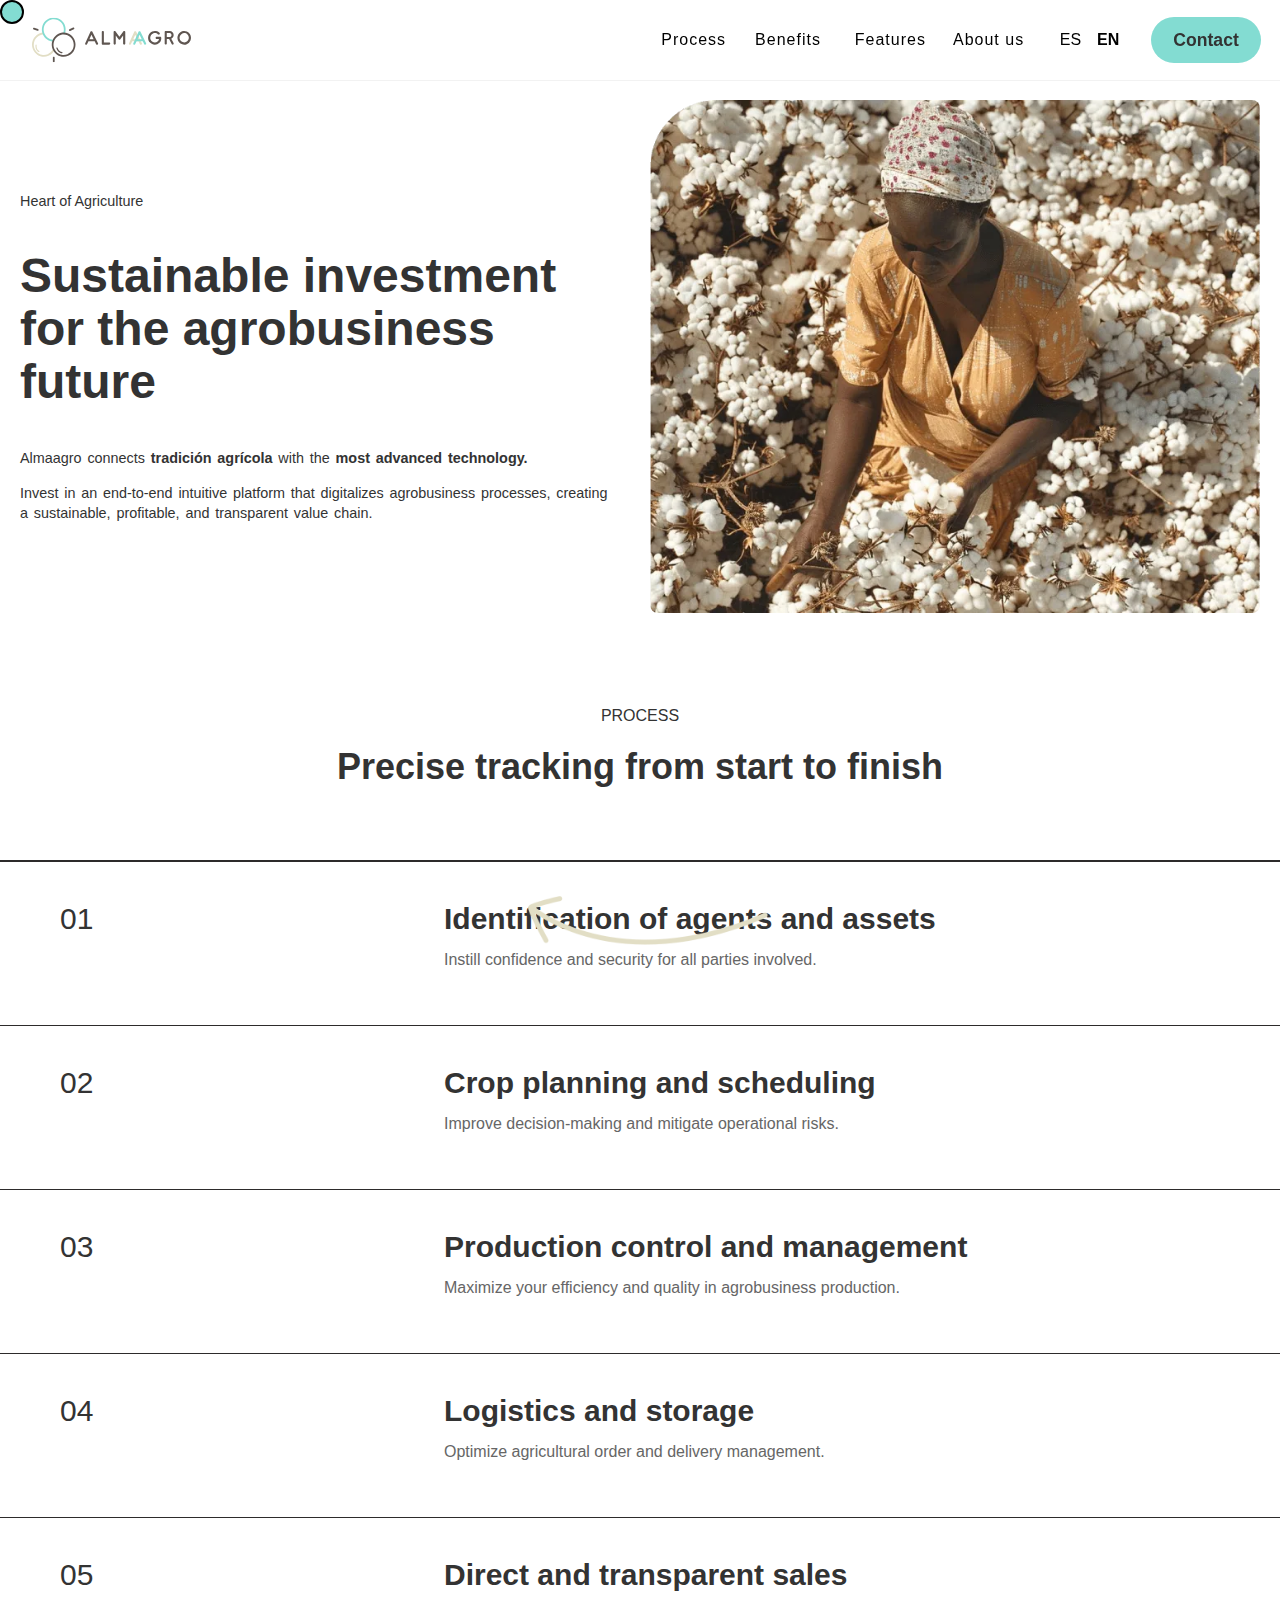
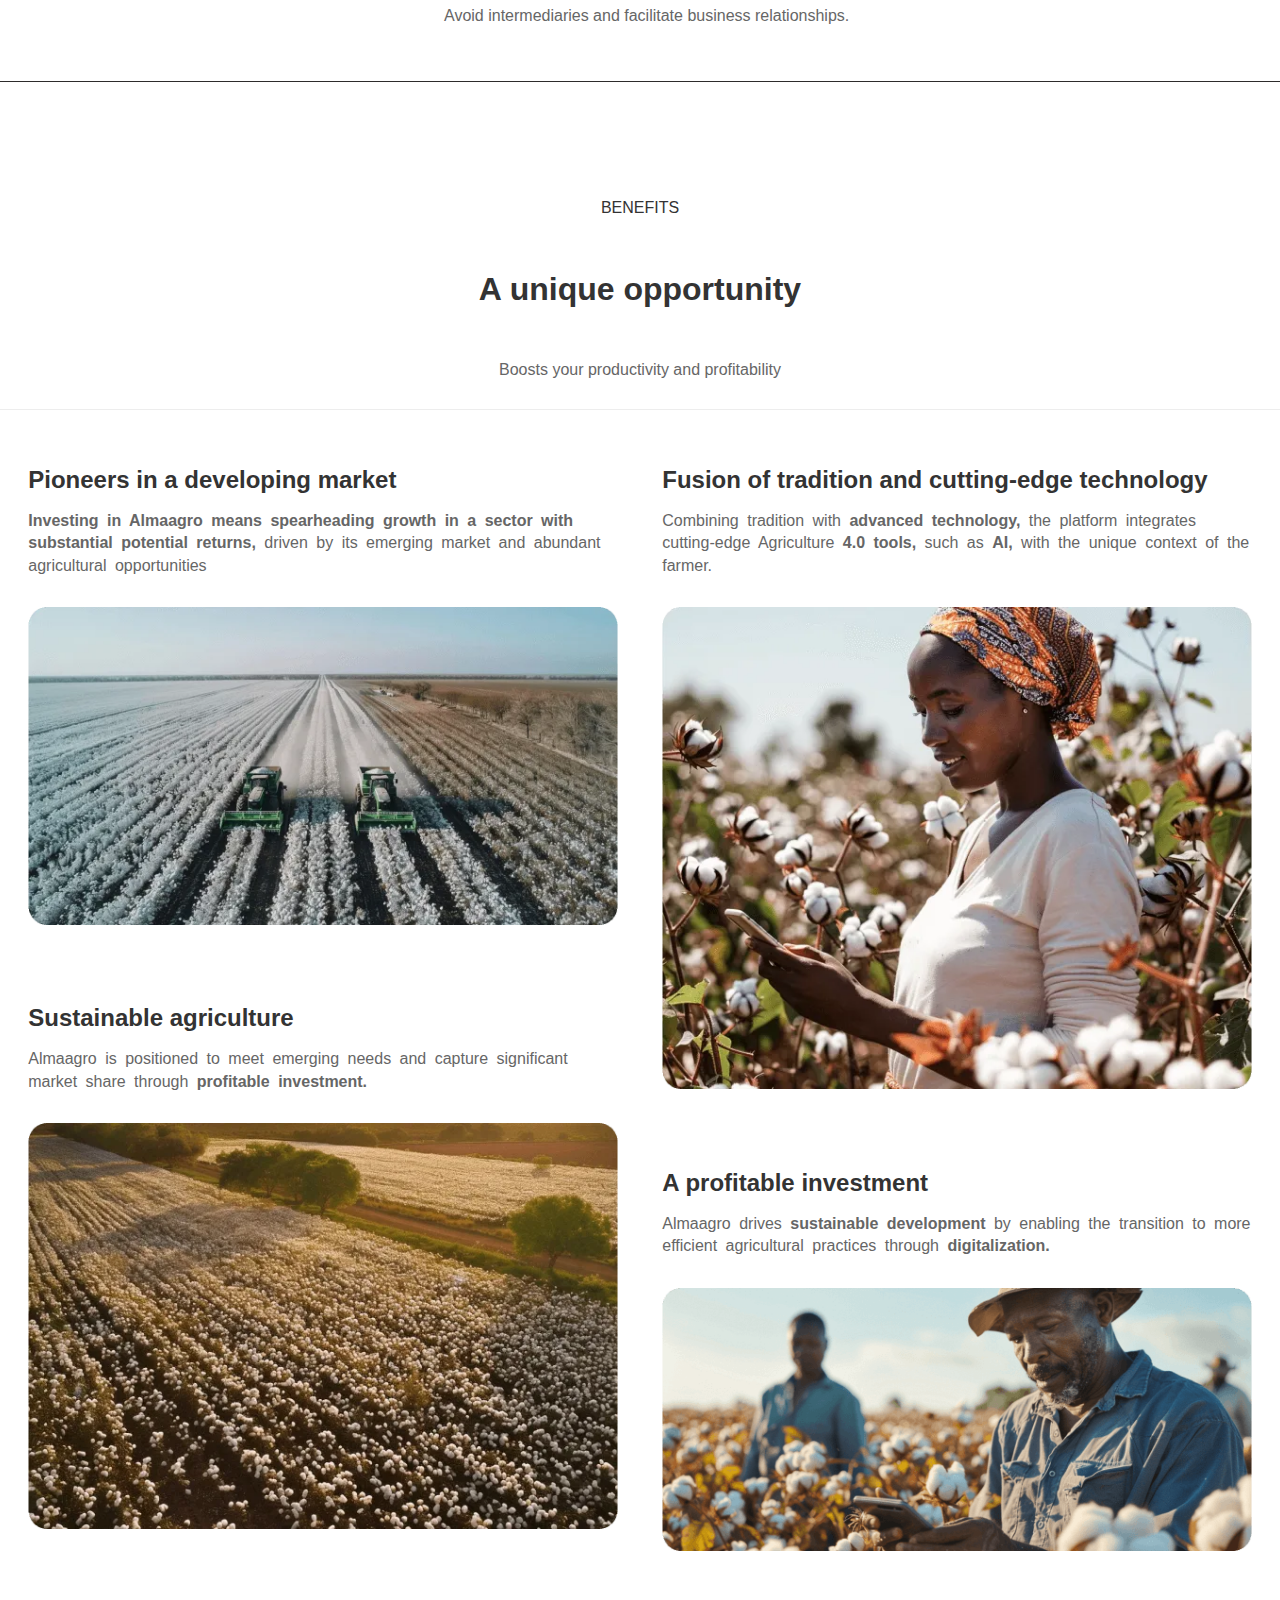
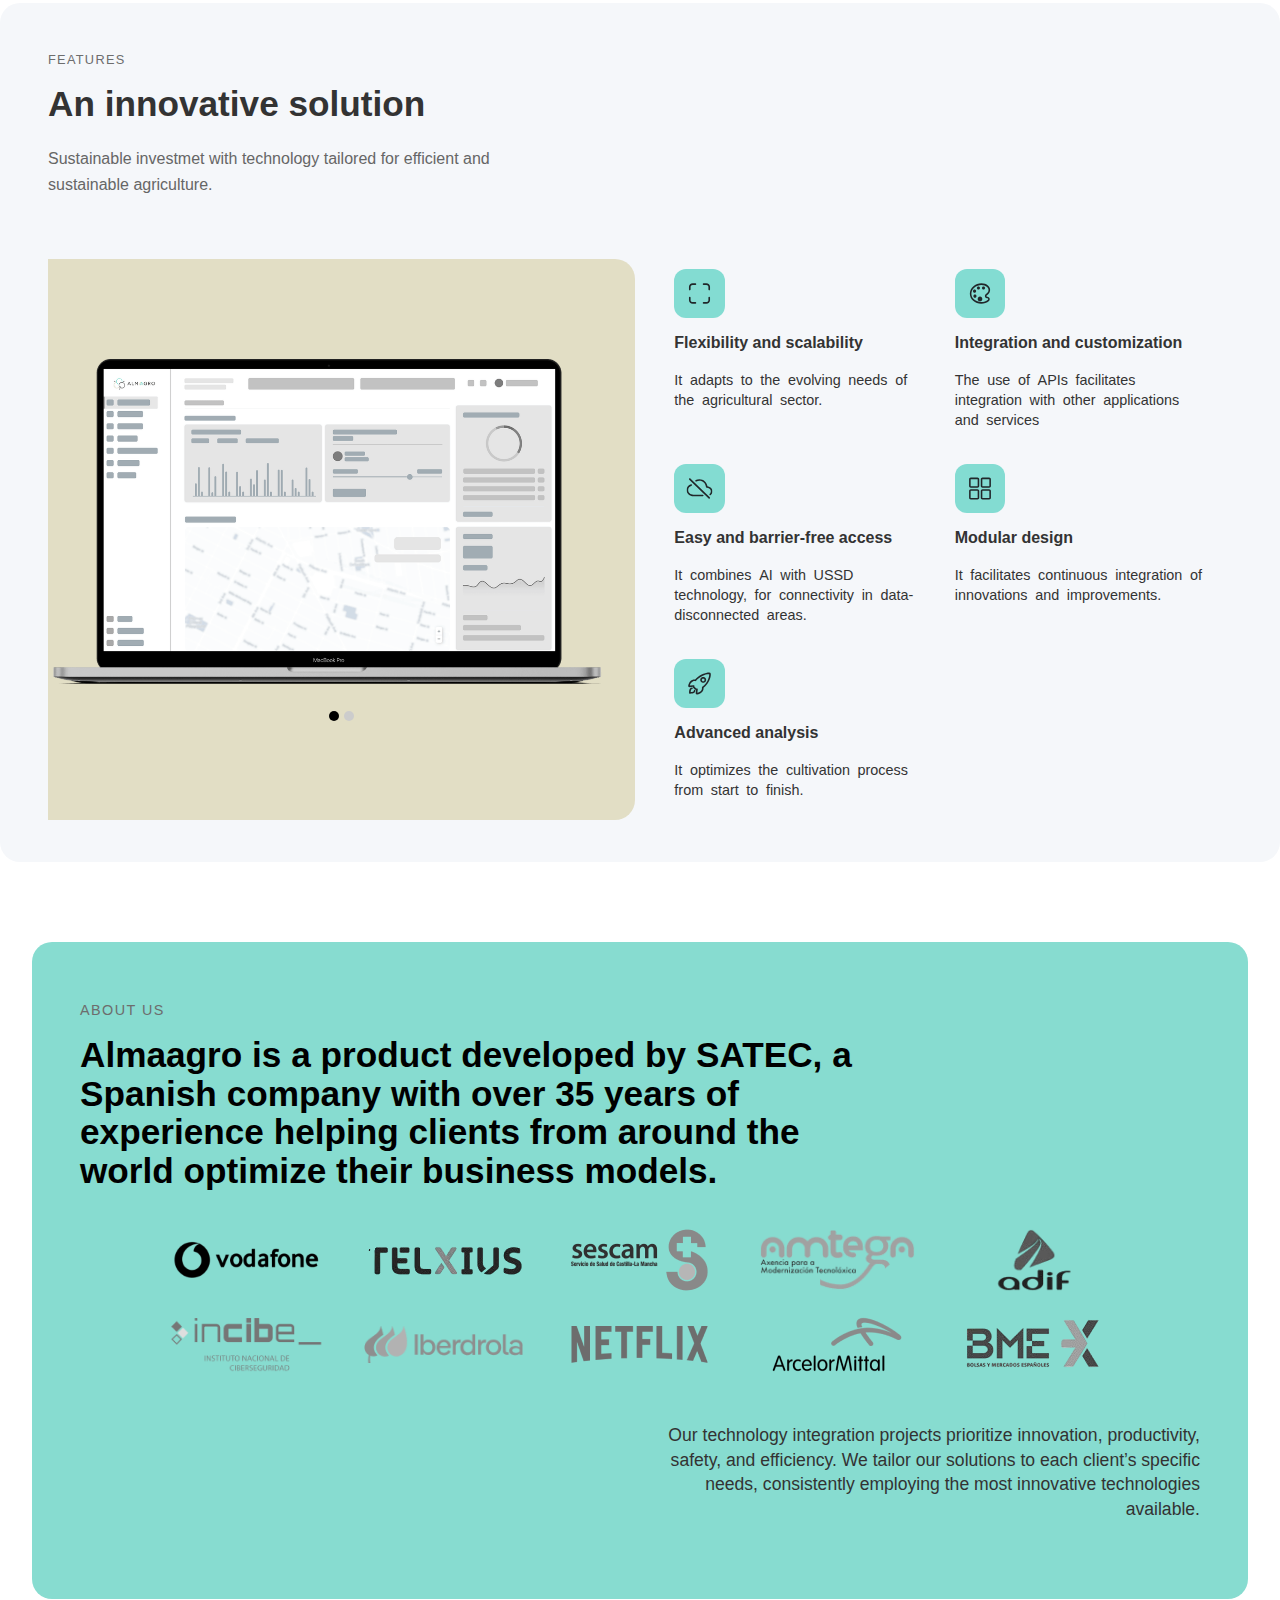
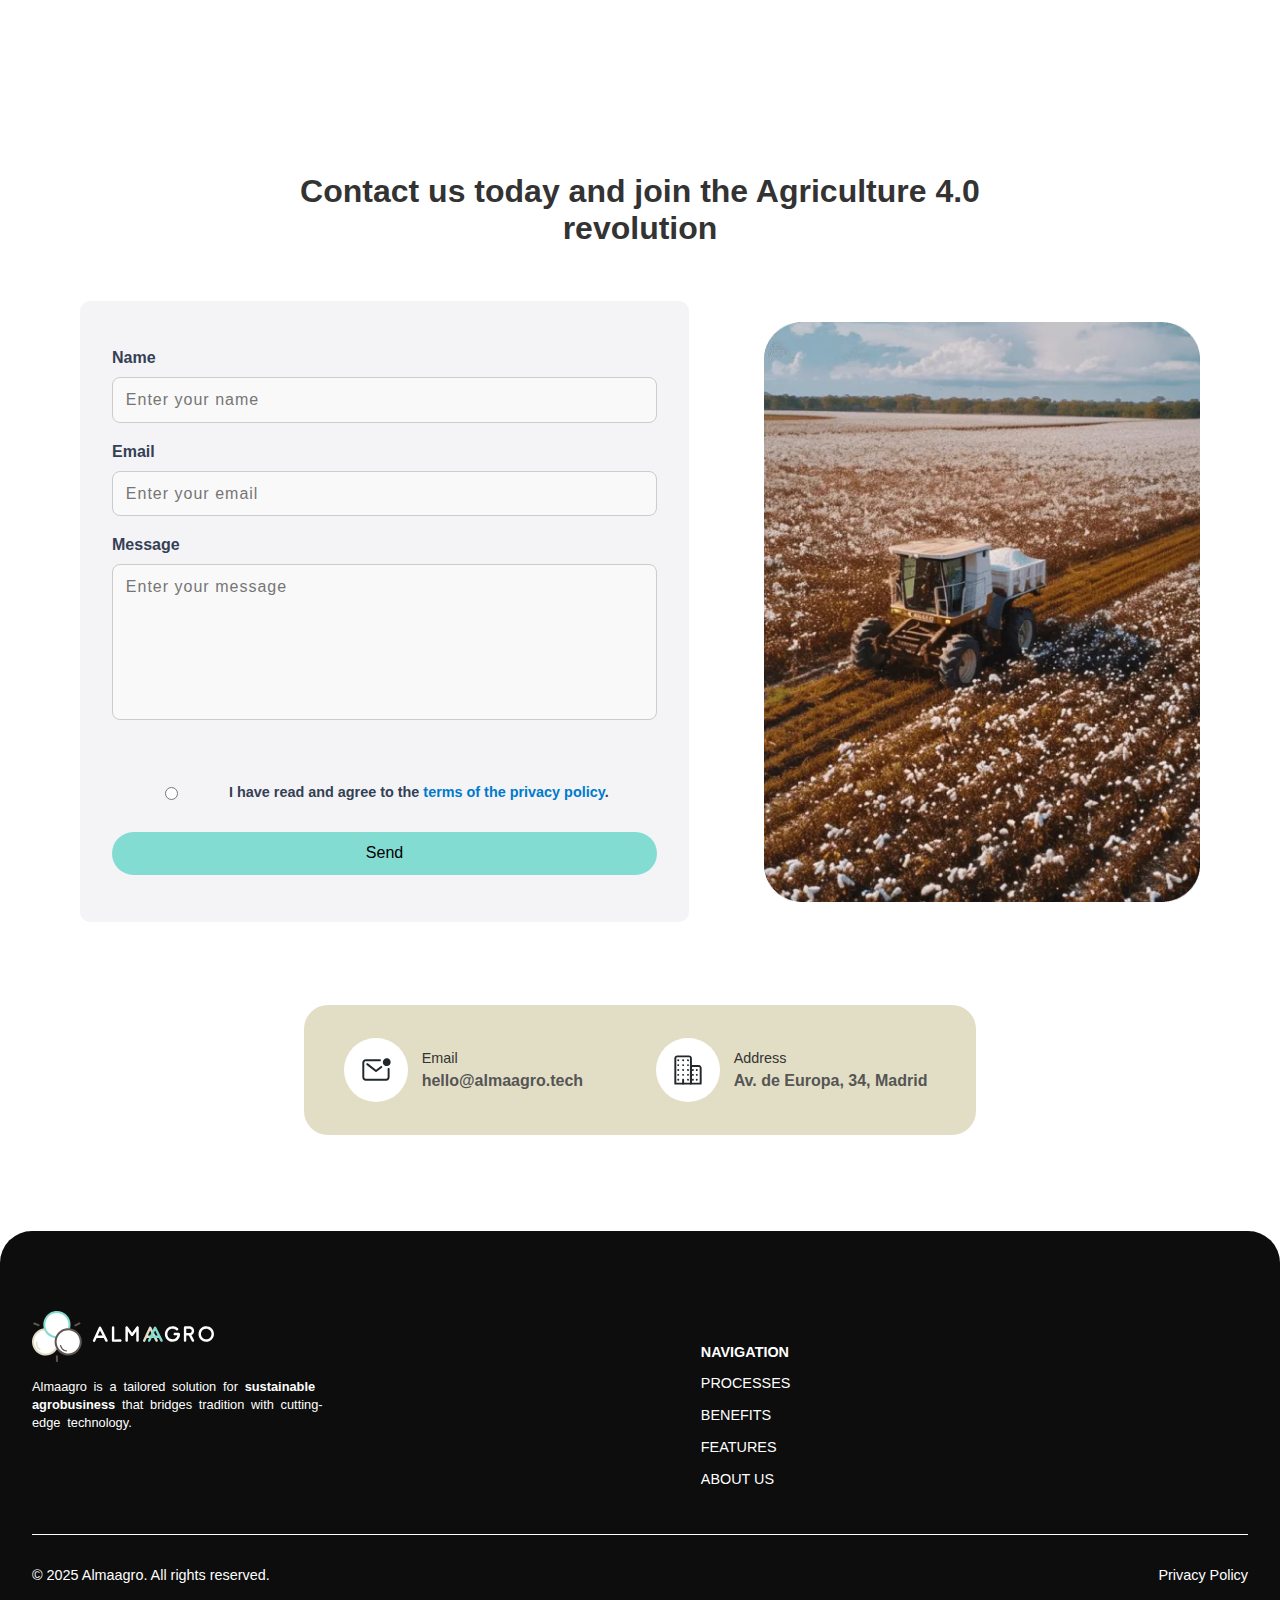
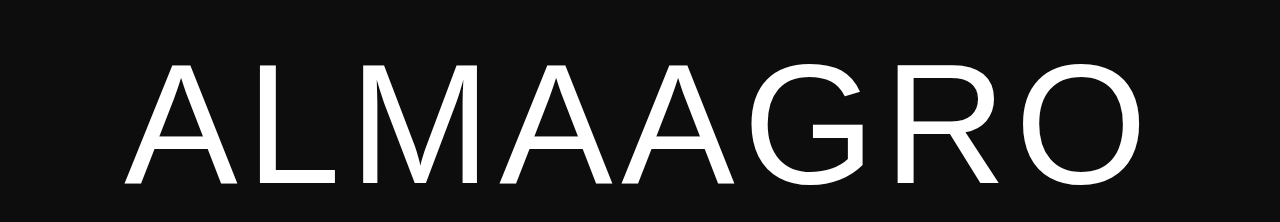
==== Web-Almaagro/indexEN.html @ 1b58883f "Add files via upload" ====
<!DOCTYPE html>
<html lang="en">
<head>
    <meta charset="UTF-8">
    <meta name="viewport" content="width=device-width, initial-scale=1.0">
    <title>Innovation, commitment and sustainability in agrobusiness - Invest in Almaagro</title>
    <link rel="stylesheet" href="css/style.css">
    <link rel="stylesheet" href="css/styleEN.css">
    <link rel="stylesheet" href="css/process.css">
    <link rel="stylesheet" href="css/benefits.css">
    <link rel="stylesheet" href="css/features.css">
    <link rel="stylesheet" href="css/aboutus.css">
    <link rel="stylesheet" href="css/contact.css">
    <link rel="icon" href="media/images/icono.png" type="image/x-icon">
    <script src="js/cursor.js"></script>
    <script src="js/menuResponsible.js"></script>
    <script src="js/process.js"></script>
    <script src="js/features.js"></script>
    <script src="js/aboutUsColor.js"></script>
    <script src="https://www.google.com/recaptcha/api.js" async defer></script>
</head>
<body>
    <div class="cursor-indicator" id="cursor"></div>
    <div title="menu">
        <div title="fullHeader">
            <div title="logo">
                <a href="indexEN.html"><img src="media/images/logo_almaagro.svg" alt="Almaagro Logo"></a>
            </div>
            <div id="menu-toggle" class="menu-toggle">
                <span class="open-menu">☰</span>
                <span class="close-menu">✖</span>
            </div>
            <nav id="menuBar" class="menuBar">
                <div title="textMenu">
                    <div title="menuProcess"><a title="menuProcessRel" href="#process">Process</a></div>
                    <div title="menuBenefits"><a title="menuBenefitsRel" href="#benefits">Benefits</a></div>
                    <div title="menuFeatures"><a title="menuFeaturesRel" href="#features">Features</a></div>
                    <div title="menuAboutUs"><a title="menuAboutUsRel" href="#aboutus">About us</a></div>
                </div>
                
                <div title="translate">
                    <div title="EsEn">
                        <a href="index.html" name="langES">ES</a>
                        <a href="indexEN.html" name="langEN">EN</a>
                    </div>
                </div>
                <div title="menuContact">
                    <div title="menuContact2">
                        <a href="#contact" title="linkContact">Contact</a>
                    </div>
                </div>
            </nav>
        </div>
        <nav id="mobile-menu" class="mobile-menu">
            <ul class="menu-links">
                <li><a href="#process">Process</a></li>
                <li><a href="#benefits">Benefits</a></li>
                <li><a href="#features">Features</a></li>
                <li><a href="#aboutus">About US</a></li>
            </ul>
            <div class="language-switch">
                <a href="index.html" class="active">ES</a>
                <a href="indexEN.html">EN</a>
            </div>
            <div class="menu-contact">
                <a href="#contact">Contact</a>
            </div>
        </nav>
    </div>
    <header>
        <div title="introText">
            <h3>Heart of Agriculture</h3>
            <h2>Sustainable investment for the agrobusiness future</h2>
            <p>Almaagro connects <strong>tradición agrícola</strong> with the <strong>most advanced technology.</strong></p>
            <p>Invest in an end-to-end intuitive platform that digitalizes agrobusiness processes, creating a sustainable, profitable, and transparent value chain.</p>
        </div>
        <div title="introImage">
            <img src="media/images/cosechaAlgodon.webp" title="cosecha" alt="Cosecha Algodón">
            <img src="media/images/flechaHeader.png" title="flechaHeader" alt="Flecha Header">
        </div>
    </header>

    <main>
        <section title="process" id="process">
            <h4>PROCESS</h4>
            <h5>Precise tracking from start to finish</h5>
            <div class="process-step" title="identif">
                <div class="process-sub-step">
                    <span class="step-number">01</span>
                    <div class="step-header">
                        <h3>Identification of agents and assets</h3>
                        <p>Instill confidence and security for all parties involved.</p>
                    </div>
                </div>
                <div class="step-content">
                    <div class="sub-step">
                        <img src="media/images/process/parcel-icon.svg" alt="Icono parcelas">
                        <p><strong>Registration of georeferenced plots</strong> associated with farmers holding exploitation rights.</p>
                    </div>
                    <div class="sub-step">
                        <img src="media/images/process/farmer-icon.svg" alt="Icono agricultores">
                        <p><strong>Registration of farmers</strong> with identification, location, and contact information.</p>
                    </div>
                    <div class="sub-step">
                        <img src="media/images/process/provider-icon.svg" alt="Icono proveedores">
                        <p><strong>Registration of suppliers</strong> with identification, location, and contact information.</p>
                    </div>
                </div>
            </div>

            <div class="process-step" title="planif">
                <div class="process-sub-step">
                    <span class="step-number">02</span>
                    <div class="step-header">
                        <h3>Crop planning and scheduling</h3>
                        <p>Improve decision-making and mitigate operational risks.</p>
                    </div>
                </div>
                <div class="step-content">
                    <div class="sub-step">
                        <img src="media/images/process/planning-icon.svg" alt="Icono planificación">
                        <p><strong>Planning agricultural campaigns</strong> based on analysis of climatic data, soil conditions, historical yield data, and market demand.</p>
                    </div>
                    <div class="sub-step">
                        <img src="media/images/process/calendar-icon.svg" alt="Icono programación">
                        <p><strong>Use of crop data</strong> and harvest volume for plantation scheduling.</p>
                    </div>
                    <div class="sub-step">
                        <img src="media/images/process/mapDevice-icon.svg" alt="Icono Mapeo">
                        <p><strong>Field mapping and zone management</strong> according to specific needs.</p>
                    </div>
                    <div class="sub-step">
                        <img src="media/images/process/geolocalization-icon.svg" alt="Icono localización">
                        <p><strong>Geolocation</strong> to optimize irrigation and plantation zoning</p>
                    </div>
                </div>
            </div>
    
            <div class="process-step" title="control">
                <div class="process-sub-step">
                    <span class="step-number">03</span>
                    <div class="step-header">
                        <h3>Production control and management</h3>
                        <p>Maximize your efficiency and quality in agrobusiness production.</p>
                    </div>
                </div>
                <div class="step-content">
                    <div class="sub-step">
                        <img src="media/images/process/dron-icon.svg" alt="Icono dron">
                        <p><strong>Crop monitoring using drones and/or satellites</strong> for real-time anomaly detection and diagnostics.</p>
                    </div>
                    <div class="sub-step">
                        <img src="media/images/process/ia-icon.svg" alt="Icono ia">
                        <p><strong>Real-time</strong> virtual technical assistance through AI..</p>
                    </div>
                    <div class="sub-step">
                        <img src="media/images/process/pesaje-icon.svg" alt="Icono pesaje">
                        <p><strong>Integration of weighing and yield data</strong> to detect discrepancies and potential issues.</p>
                    </div>
                    <div class="sub-step">
                        <img src="media/images/process/lab-icon.svg" alt="Icono lab">
                        <p><strong>Digitization of laboratory tests</strong> to provide quality information and enhance decision-making.</p>
                    </div>
                    <div class="sub-step">
                        <img src="media/images/process/desmontado-icon.svg" alt="Icono desmontado">
                        <p>Real-time capture of <strong>ginning processes.</strong></p>
                    </div>
                </div>
            </div>
    
            <div class="process-step" title="logist">
                <div class="process-sub-step">
                    <span class="step-number">04</span>
                    <div class="step-header">
                        <h3>Logistics and storage</h3>
                        <p>Optimize agricultural order and delivery management.</p>
                    </div>
                </div>
                <div class="step-content">
                    <div class="sub-step">
                        <img src="media/images/process/trazabilidad-icon.svg" alt="Icono trazabilidad">
                        <p><strong>Real-time traceability</strong> from the field to the warehouse using RFID or QR codes.</p>
                    </div>
                    <div class="sub-step">
                        <img src="media/images/process/almacenes-icon.svg" alt="Icono almacenes">
                        <p><strong>Digitalized warehouse management,</strong> optimizing space and streamlining processes.</p>
                    </div>
                    <div class="sub-step">
                        <img src="media/images/process/reorden-icon.svg" alt="Icono reorden">
                        <p><strong>Automatic reorder points</strong> to maintain business continuity without interruptions.</p>
                    </div>
                    <div class="sub-step">
                        <img src="media/images/process/monitoreo-icon.svg" alt="Icono monitoreo">
                        <p><strong>Monitoring of humidity</strong> using sensors in the warehouse.</p>
                    </div>
                </div>
            </div>
    
            <div class="process-step" title="venta">
                <div class="process-sub-step">
                    <span class="step-number">05</span>
                    <div class="step-header">
                        <h3>Direct and transparent sales</h3>
                        <p>Avoid intermediaries and facilitate business relationships.</p>
                    </div>
                </div>
                <div class="step-content">
                    <div class="sub-step">
                        <img src="media/images/process/mercado-icon.svg" alt="Icono mercado">
                        <p><strong>Direct market access,</strong> enhancing communication between farmers and buyers.</p>
                    </div>
                    <div class="sub-step">
                        <img src="media/images/process/e-commerce-icon.svg" alt="Icono e-commerce">
                        <p><strong>Integration of e-commerce</strong> to facilitate marketing and the ability to trade freely.</p>
                    </div>
                    <div class="sub-step">
                        <img src="media/images/process/financiero-icon.svg" alt="Icono financiero">
                        <p><strong>Integration with financial services,</strong> enabling access to credits or loans.</p>
                    </div>
                    <div class="sub-step">
                        <img src="media/images/process/disputa-icon.svg" alt="Icono disputa">
                        <p><strong>Mechanisms for dispute resolution</strong> and management.</p>
                    </div>
                </div>
            </div>
        </section>

        <section title="benefits" id="benefits">
            <h4>BENEFITS</h4>
            <h5>A unique opportunity</h5>
            <p>Boosts your productivity and profitability</p>
            <div class="benefits-grid">
                <div class="benefit-column">
                    <div class="benefit-item">
                        <h6>Pioneers in a developing market</h6>
                        <p><strong>Investing in Almaagro means spearheading growth in a sector with substantial potential returns,</strong> driven by its emerging market and abundant agricultural opportunities</p>
                        <img src="media/images/benefits/maquinaria-cosechando.webp" alt="maquinaria cosechando">
                    </div>
                    <div class="benefit-item">
                        <h6>Sustainable agriculture</h6>
                        <p>Almaagro is positioned to meet emerging needs and capture significant market share through <strong>profitable investment.</strong></p>
                        <img src="media/images/benefits/parcela-algodon.webp" alt="Parcela de algodón">
                    </div>
                </div>
                <div class="benefit-column">
                    <div class="benefit-item">
                        <h6>Fusion of tradition and cutting-edge technology</h6>
                        <p>Combining tradition with <strong>advanced technology,</strong> the platform integrates cutting-edge Agriculture <strong>4.0 tools,</strong> such as <strong>AI,</strong> with the unique context of the farmer.</p>
                        <img src="media/images/benefits/mujer-movil.webp" alt="Mujer con móvil">
                    </div>
                    <div class="benefit-item">
                        <h6>A profitable investment</h6>
                        <p>Almaagro drives <strong>sustainable development</strong> by enabling the transition to more efficient agricultural practices through <strong>digitalization.</strong></p>
                        <img src="media/images/benefits/hombre-movil.png" alt="Hombre con móvil">
                    </div>
                </div>
            </div>
        </section>

        <section title="features" id="features">
            <h4>FEATURES</h4>
            <h5>An innovative solution</h5>
            <p title="intro">Sustainable investmet with technology tailored for efficient and sustainable agriculture.</p>
            <div class="features-grid">
                <div id="slider" class="features-slider">
                    <div class="slider-images">
                        <img src="media/images/features/feature1.png" alt="Feature 1" class="active">
                        <img src="media/images/features/feature2.png" alt="Feature 2">
                    </div>
                    <div class="slider-controls">
                        <span class="dot active" onclick="changeSlide(0)"></span>
                        <span class="dot" onclick="changeSlide(1)"></span>
                    </div>
                </div>
                <div class="features-list">
                    <div class="feature-item">
                        <img src="media/images/features/flexEscalab.svg" alt="Feature 1">
                        <h6>Flexibility and scalability</h6>
                        <p>It adapts to the <strong>evolving needs</strong> of the agricultural sector.</p>
                    </div>
                    <div class="feature-item">
                        <img src="media/images/features/paint.svg" alt="Feature 2">
                        <h6>Integration and customization</h6>
                        <p>The use of <strong>APIs</strong> facilitates <strong>integration with other applications</strong> and services</p>
                    </div>
                    <div class="feature-item">
                        <img src="media/images/features/notConection.svg" alt="Feature 3">
                        <h6>Easy and barrier-free access</h6>
                        <p>It combines <strong>AI with USSD technology,</strong> for connectivity in data-disconnected areas.</p>
                    </div>
                    <div class="feature-item">
                        <img src="media/images/features/modularity.svg" alt="Feature 4">
                        <h6>Modular design</h6>
                        <p>It facilitates continuous integration of <strong>innovations and improvements.</strong></p>
                    </div>
                    <div class="feature-item">
                        <img src="media/images/features/misil.svg" alt="Feature 5">
                        <h6>Advanced analysis</h6>
                        <p>It optimizes the cultivation process from <strong>start to finish.</strong></p>
                    </div>
                </div>
            </div>
            </section>
        </section>

        <section title="aboutus" id="aboutus">
                <h4>ABOUT US</h4>
                <h5>Almaagro is a product developed by <strong>SATEC</strong>, a Spanish company with over 35 years of experience helping clients from around the world optimize their business models.</h5>
                
                <div class="partner-logos">
                    <img src="media/images/aboutus/vodafone.png" alt="Vodafone">
                    <img src="media/images/aboutus/telxius.png" alt="Telxius">
                    <img src="media/images/aboutus/sescam.png" alt="SESCAM">
                    <img src="media/images/aboutus/amtega.png" alt="Amtega">
                    <img src="media/images/aboutus/adif.png" title="adif" alt="Adif">
                    <img src="media/images/aboutus/incibe.png" alt="Incibe">
                    <img src="media/images/aboutus/iberdrola.png" alt="Iberdrola">
                    <img src="media/images/aboutus/netflix.png" alt="Netflix">
                    <img src="media/images/aboutus/arcelor.png" alt="ArcelorMittal">
                    <img src="media/images/aboutus/bme.png" alt="BME">
                </div>
                <p>Our technology integration projects prioritize innovation, productivity, safety, and efficiency. We tailor our solutions to each client’s specific needs, consistently employing the most innovative technologies available.</p>
        </section>

        <section title="contact" id="contact">
            <h5><strong>Contact us today and join the Agriculture 4.0 revolution</strong></h5>
            <div class="contact-grid">
                <div class="form-container">
                    <form action="#" method="post" title="fillThem">
                        <label for="name">Name</label>
                        <input type="text" id="name" name="name" placeholder="Enter your name" required>
        
                        <label for="email">Email</label>
                        <input type="email" id="email" name="email" placeholder="Enter your email" required>
        
                        <label for="message">Message</label>
                        <textarea id="message" name="message" placeholder="Enter your message" required></textarea>
                        
                        <div class="captcha-container">
                            <div class="g-recaptcha" data-sitekey="TU_CLAVE_DEL_SITIO"></div>
                        </div>
                
                        <div class="radio-container">
                            <input type="radio" id="privacy" name="accept" required>
                            <label for="privacy">I have read and agree to the <a href="#">terms of the privacy policy</a>.</label>
                        </div>
                        <button type="submit" title="enviar">Send</button>
                    </form>
                </div>
                <div class="image-container">
                    <img src="media/images/tractorForm.webp" alt="Tractor del formulario">
                </div>
            </div>
        </section>
        
        <section id="masinfo">
            <div class="info-container">
                <div class="info-item">
                    <div class="icon-circle">
                        <img src="media/images/email.svg" alt="Email Icon">
                    </div>
                    <div class="info-text">
                        <h6>Email</h6>
                        <p>hello@almaagro.tech</p>
                    </div>
                </div>
                <div class="info-item">
                    <div class="icon-circle">
                        <img src="media/images/direction.svg" alt="Address Icon">
                    </div>
                    <div class="info-text">
                        <h6>Address</h6>
                        <p>Av. de Europa, 34, Madrid</p>
                    </div>
                </div>
            </div>
        </section>
        
    </main>

    <footer>
        <div class="footer-container">
            <div class="footer-left">
                <img src="media/images/logo_footer.svg" alt="Logo Almaagro Footer">
                <p>Almaagro is a tailored solution for <strong>sustainable agrobusiness</strong> that bridges tradition with cutting-edge technology.</p>
            </div>
            <div class="footer-right">
                <h6>NAVIGATION</h6>
                <ul>
                    <li><a href="#process">PROCESSES</a></li>
                    <li><a href="#benefits">BENEFITS</a></li>
                    <li><a href="#features">FEATURES</a></li>
                    <li><a href="#aboutus">ABOUT US</a></li>
                </ul>
            </div>
        </div>
        <div class="footer-bottom">
            <p>&copy; 2025 Almaagro. All rights reserved.</p>
            <a href="#">Privacy Policy</a>
        </div>
        <h2>ALMAAGRO</h2>
    </footer>
    
    

    <script>
        // Simple language switcher functionality
        document.getElementById('lang-en').addEventListener('click', () => {
            alert('Switching to English');
            // Add functionality for switching to English
        });

        document.getElementById('lang-es').addEventListener('click', () => {
            alert('Cambiando a Español');
            // Add functionality for switching to Spanish
        });
    </script>
</body>
</html>
---- Web-Almaagro/css/style.css ----
body {
    font-family: 'Work Sans', sans-serif;
    color: #333;
    background: #ffffff;
    width: 100%;
    padding: 0;
    margin: 0;
}

div[title="menu"] {
    background-color: #ffffff;
    justify-content: space-between;
    align-items: center;
    background-color: #fff;
    border: 0 solid #000;
    border-bottom: 1px solid #0000000d;
    flex-flow: row;
    flex: 1;
    justify-content: flex-start;
    align-items: center;
    width: 100%;
    height: auto;
    transition: opacity .2s;
    display: flex;
    position: fixed;
    overflow: visible;
    opacity: 1;
    transform: translate3d(0px, 0px, 0px) scale3d(1, 1, 1) rotateX(0deg) rotateY(0deg) rotateZ(0deg) skew(0deg, 0deg);
    transform-style: preserve-3d;
    padding: 1em;
    font-weight: 400;
    z-index: 1000;
    transition: transform 0.3s ease-in-out;
}

.hidden {
    transform: translateY(-100%);
}

div[title="fullHeader"] {
    justify-content: flex-start;
    align-items: center;
    width: 100%;
    max-width: 100%;
    height: 100%;
    margin-left: auto;
    margin-right: auto;
    display: flex;
}

div[title="logo"] {
    flex-wrap: nowrap;
    justify-content: flex-start;
    align-items: center;
    width: auto;
    height: 3em;
    display: flex
;
}

div[title="logo"] a{
    font-family: Arial, sans-serif;
    font-size: 0.984em;
    font-weight: bold;
    color: #4a4a4a;
    display: flex;
    align-items: center;
}

div[title="logo"] img{
    flex: none;
    width: 10.125em;
    height: 3em;
    padding-left: 1em;
}

div[title="spaceMenu"] {
    width: 2.5em;
    height: 3em;
}

/* Menú hamburguesa */
.menu-toggle {
    display: none;
}

.mobile-menu {
    display: none;
}

.menuBar {
    display: flex;
    flex: 1;
    justify-content: right;
    align-items: right;
    margin-left: 1.5em;
    position: static;
    width: 100%;
    height: 100%;
    gap: 1em;
}

div[title="textMenu"] {
    display: flex;
    justify-content: right;
    align-items: center;
    overflow: visible;
    text-align: right;
    letter-spacing: 0.063em;
}

div[title="textMenu"] a {
    text-decoration: none;
    color: #000;
}
div[title="textMenu"] a:hover {
    color: #66c2c2;
}

div[title="menuProcess"], div[title="menuBenefits"], div[title="menuFeatures"], div[title="menuAboutUs"] {
    display: flex;
    flex-direction: column;
    flex: 1;
    position: relative;
    overflow: hidden;
    justify-content: center;
    align-items: center;
    text-align: right;
    padding: 0.5em 1.5em 0.5em 0em;
}

div[title="menuFeatures"] {
    padding-left: 1em;
}

div[title="menuAboutUs"] {
    padding-left: 0.75em;
}


div[title="menuProcess"] a[title="menuProcessRel"], div[title="menuBenefits"] a[title="menuBenefitsRel"],
div[title="menuFeatures"] a[title="menuFeaturesRel"], div[title="menuAboutUs"] a[title="menuAboutUsRel"] {
    transform: translate3d(0px, 0em, 0px) scale3d(1, 1, 1) rotateX(0deg) rotateY(0deg) rotateZ(0deg) skew(0deg, 0deg);
    transform-style: preserve-3d;
}

div[title="translate"] {
    display: flex;
    justify-content: center;
    align-items: center;
    margin-right: 1em;
}

div[title="EsEn"] {
    grid-column-gap: 1em;
    grid-row-gap: 1em;
    font-family: var(--text);
    color: var(--black);
    font-size: var(--body-l);
    font-weight: 400;
    display: flex;
    justify-content: center;
    align-items: center;
}

div[title="EsEn"] a{
    text-decoration: none;
    color: #000;
}

div[title="EsEn"] a[name="langES"]{
    font-weight: bold;
}

div[title="EsEn"] a[name="langEN"]{
    font-weight: 400;
}

div[title="menuContact"] {
    grid-template-rows: auto;
    grid-template-columns: 1fr 1fr;
    grid-auto-columns: 1fr;
    align-items: center;
    display: flex;
}

div[title="menuContact2"] {
    grid-column-gap: 0em;
    grid-row-gap: 0em;
    align-items: center;
    display: flex;
}

div[title="menuContact2"] a[title="linkContact"] {
    border: 1px none var(--untitled-ui--primary600);
    background-color: var(--primary-01);
    color: var(--untitled-ui--white);
    text-align: center;
    white-space: nowrap;
    border-radius: 2em;
    background-color: #83dcd2;
    flex-flow: row;
    justify-content: center;
    align-items: center;
    font-size: 1.1em;
    font-weight: 600;
    line-height: 140%;
    text-decoration: none;
    transition: all .3s;
    display: flex;
    position: relative;
    overflow: hidden;
    padding: 0.625em 1.25em;
    margin-right: 2em;
}

div[title="menuContact2"] a[title="linkContact"]:hover {
    background-color: #7dd1d1;
}

div[title="menuContact2"] a div {
    transform: translate3d(0px, 0em, 0px) scale3d(1, 1, 1) rotateX(0deg) rotateY(0deg) rotateZ(0deg) skew(0deg, 0deg);
    transform-style: preserve-3d;
    z-index: 1;
    font-family: var(--text);
    color: var(--black);
    font-size: var(--body-l);
    font-weight: 500;
    position: relative;
    inset: auto auto 0% 0%;
}

div[title="menuContactAbs"] {
    z-index: 1;
    font-family: var(--text);
    color: var(--black);
    font-size: var(--body-l);
    position: absolute;
    inset: 0%;
}




@media (max-width: 1000px) {

    .menuBar {
        display: none
    }

    div[title="menu"] {
        position: fixed;
        top: 0;
        left: 0;
        width: 100%;
        background-color: white;
        z-index: 1000;
        display: flex;
        align-items: center;
        border-bottom: 1px solid rgba(0, 0, 0, 0.1);
    }

    div[title="logo"] {
        flex-grow: 1;
    }

    /* Logo siempre visible */
    div[title="logo"] img {
        height: 2.5em;
    }

    /* Estilo del botón hamburguesa */
    .menu-toggle {
        font-size: 2em;
        cursor: pointer;
        z-index: 1001;
        display: flex;
        align-items: center;
        justify-content: center;
        position: absolute;
        top: 50%;
        right: 1.25em; /* Mueve el botón a la derecha */
        transform: translateY(-50%); /* Centra verticalmente */
    }

    /* Solo mostrar ☰ cuando el menú está cerrado */
    .menu-toggle .close-menu {
        display: none;
    }

    /* Menú móvil oculto por defecto */
    .mobile-menu {
        position: fixed;
        top: 3.75em; /* Justo debajo del header */
        left: 0;
        width: 100%;
        max-width: 100%;
        height: calc(100vh - 3.75em); /* Ocupa todo el espacio disponible debajo del header */
        background-color: white;
        display: none; /* Cambiado de transform a display */
        flex-direction: column;
        align-items: flex-start;
        justify-content: left;
        text-align: left;
        z-index: 999;
        padding-left: 2em;
    }

    /* Mostrar el menú cuando tenga la clase "show" */
    .mobile-menu.show {
        display: flex; /* Se muestra el menú */
    }

    /* Lista de enlaces del menú */
    .menu-links {
        list-style: none;
        padding: 0;
        margin: 1.25em 0;
        justify-items: left;
    }
    .menu-links ul {
        width: 100%;
    }
    .menu-links li {
        padding: 1em 0;
    }

    .menu-links li a {
        text-decoration: none;
        font-size: 1em;
        font-weight: 100;
        color: black;
        text-align: left;
        letter-spacing: 0.05em;
    }

    /* Selector de idioma */
    .language-switch {
        display: flex;
        gap: 0.875em;
        margin: 2em 0 5em;
    }

    .language-switch a {
        text-decoration: none;
        font-size: 1em;
        color: gray;
    }

    .language-switch a.active {
        font-weight: bold;
        color: black;
    }

    /* Botón de contacto */
    .menu-contact {
        justify-content: left;
        width: 100%;
    }

    .menu-contact a {
        background-color: #83dcd2;
        padding: 0.625em 25%;
        border-radius: 1.875em;
        color: black;
        font-size: 1.2em;
        font-weight: 100;
        text-decoration: none;
        text-align: center;
    }
}
    



header {
    display: grid;
    grid-template-columns: 1fr 1fr;
    gap: 1.25em;
    align-items: center;
    padding: 1.25em;
}

div[title="introText"] {
    padding-right: 1.25em;
    margin-top: 5em;
}

div[title="introImage"] img[title="cosecha"] {
    max-width: 100%;
    border-radius: 0.5em 0.5em;
    margin-top: 5em;
}

div[title="introImage"] img[title="flechaHeader"] {
    position: absolute;
    right: 40%;
    bottom: -5%;
    width: 15em; /* Ajusta el tamaño */
    max-width: 100%; /* Asegura responsividad */
    z-index: 10; /* Para que esté encima del contenido */
}

header h2 {
    font-size: 3em;
    font-family: 'Work Sans', sans-serif;
    line-height: 110%;
}

header h3 {
    font-weight: lighter;
    font-size: 0.9em;
    font-family: 'Work Sans', sans-serif;
    line-height: 110%;
}

header p {
    font-size: 0.9em;
    font-family: 'Work Sans', sans-serif;
    line-height: 140%; 
    word-spacing: 0.125em;
}

h4 {
    font-weight: lighter;
    font-size: 1em;
    text-align: center;
}

h5 {
    font-size: 2em;
    text-align: center;
}


#masinfo {
    background-color: #e2dec5;
    padding: 0.625em 1em;
    border-radius: 1.5em;
    max-width: 75em;
    width: 50%;
    margin: 3em 1.5em 6em;
    display: flex;
    justify-content: center;
    align-items: center;
    justify-self: center;
}

.info-container {
    display: flex;
    justify-content: space-around;
    align-items: center;
    flex-wrap: wrap; 
    width: 100%;
    padding: 0.5em;
}

.info-item {
    display: flex;
    align-items: center;
    padding: 0.9375em;
    border-radius: 0.625em;
    width: 45%; 
}

.icon-circle {
    background-color: white;
    border-radius: 50%;
    display: flex;
    align-items: center;
    justify-content: center;
    width: 4em;
    height: 4em;
}

.icon-circle img {
    width: 2em;
    height: 2em;
}

.info-text {
    padding-left: 5%;
}

.info-text h6 {
    font-family: 'Work Sans', sans-serif;
    font-size: 0.9em;
    margin: 0;
    color: #333;
    font-weight: lighter;
    padding-bottom: 0.4em;
}

.info-text p {
    font-family: 'Work Sans', sans-serif;
    font-size: 1em;
    margin: 0;
    color: #555;
    font-weight: bold;
}

@media (max-width: 48em) {
    .info-container {
        flex-direction: column; 
        gap: 0.9375em;
    }

    .info-item {
        width: 100%; 
    }
}


/* FOOTER */

footer {
    background-color: #0d0d0d;
    color: #ffffff;
    padding: 2em 2em 0em;
    display: flex;
    flex-direction: column;
    align-items: center;
    text-align: center;
    border-top-left-radius: 2em;
    border-top-right-radius: 2em;
}

.footer-container {
    display: flex;
    justify-content: left;
    align-items: flex-start;
    width: 100%;
    margin-bottom: 2em;
    padding-top: 3em;
}

.footer-left {
    text-align: left;
    max-width: 50%;
    padding-right: 5%;
}

.footer-left img {
    width: 30%;
    height: auto;
}

.footer-left p {
    font-size: 0.8em;
    line-height: 140%;
    padding-right: 50%;
    word-spacing: 0.25em;
}

.footer-right {
    text-align: left;
}

.footer-right h6 {
    font-size: 0.9em;
    font-weight: bold;
    margin-bottom: 0.625em;
    text-transform: uppercase;
    color: #fff;
}

.footer-right ul {
    list-style: none;
    padding: 0;
    margin: 0;
}

.footer-right ul li {
    margin: 0.875em 0;
}

.footer-right ul li a {
    text-decoration: none;
    font-size: 0.9em;
    color: #ffffff;
    transition: color 0.3s;
}

.footer-right ul li a:hover {
    color: #66c2c2;
}

.footer-bottom {
    display: flex;
    justify-content: space-between;
    align-items: center;
    width: 100%;
    border-top: 1px solid #ffffff;
    padding-top: 2em;
}

.footer-bottom p {
    font-size: 0.9em;
    margin: 0;
}

.footer-bottom a {
    font-size: 0.9em;
    color: #ffffff;
    text-decoration: none;
    transition: color 0.3s;
}

.footer-bottom a:hover {
    color: #66c2c2;
}

footer h2 {
    font-size: 10.625em;
    font-weight: 100;
    margin-top: 0.25em;
    margin-bottom: 0;
    color: #ffffff;
    text-transform: uppercase;
    text-align: left;
    letter-spacing: 0.05em;
    font-family: 'Work Sans', sans-serif;
}

a[title="linkContact"] {
    text-decoration: none;
    color: #000000;
}

a[title="linkContact"]:hover {
    text-decoration: none;
    color: #000000;
}


html {
    scroll-behavior: smooth;
}

.cursor-indicator {
    position: fixed;
    width: 1.25em;
    height: 1.25em;
    background-color: #83dcd2;
    border-radius: 50%;
    border: 2px solid black;
    pointer-events: none;
    transition: transform 0.05s linear;
    z-index: 9999;
}


#scrollToTopBtn {
    position: fixed;
    bottom: 1.875em;
    right: 1.875em;
    width: 5em;
    height: 5em;
    background-color: #87dcd0; 
    border-radius: 50%;
    display: flex;
    align-items: center;
    justify-content: center;
    text-decoration: none;
    box-shadow: 0px 4px 6px rgba(0, 0, 0, 0.2);
    transition: opacity 0.3s, transform 0.3s;
}

#scrollToTopBtn img {
    width: 75%;
    height: auto; 
    transform: rotate(150deg);
}

#scrollToTopBtn:hover {
    background-color: #6cccbf;
}

#scrollToTopBtn.hidden {
    opacity: 0;
    pointer-events: none;
}
---- Web-Almaagro/css/styleEN.css ----
div[title="menuProcess"], div[title="menuBenefits"], div[title="menuFeatures"], div[title="menuAboutUs"] {
    padding: 0.5em 1.5em 0.5em 0em;
}

div[title="menuFeatures"] {
    padding-left: 0.5em;
}

div[title="menuAboutUs"] {
    padding-right: 1.5em;
    white-space: nowrap;
}

div[title="menuAboutUs"] a[title="menuAboutUsRel"] {
    padding-left: 0.5em;
}


div[title="EsEn"] a[name="langEN"]{
    font-weight: bold;
}

div[title="EsEn"] a[name="langES"]{
    font-weight: 400;
}
---- Web-Almaagro/css/process.css ----
section[title="process"] {
    font-family: 'Work Sans', sans-serif;
    color: #333;
    padding-top: 3em;
    padding-bottom: 3em;
    width: 100%;
}

section[title="process"] h4 {
    font-weight: lighter;
}

section[title="process"] h5 {
    text-align: center;
    font-size: 2.25em;
    font-weight: bold;
    color: #333;
    padding-bottom: 2em;
    border-bottom: 0.063em solid #2d2b2b;
    margin: 0;
}

.process-step {
    position: relative;
    border-bottom: 0.063em solid #2d2b2b;
    padding-top: 1.5em;
    padding-bottom: 2.5em;
    transition: all 0.6s ease;
    text-align: center;
    width: 100%;
}

.process-step p {
    font-size: 1em;
    color: #666;
    margin: 0;
    padding-top: 0.313em;
}

.process-sub-step {
    display: flex;
    flex-flow: row;
    align-items: flex-start;
    justify-content: flex-start;
    position: relative;
    padding: 1em 0em;
    width: 100%;
}


div[title="identif"]:hover {
    background-color: #f1f59533;
}

div[title="planif"]:hover {
    background-color: #83dcd14d;
}

div[title="control"]:hover {
    background-color: #e2dec580;
}

div[title="logist"]:hover {
    background-color: #fcb7af80;
}

div[title="venta"]:hover {
    background-color: #53c38633;
}

.step-header {
    display: flex;
    flex-direction: column;
    align-items: left;
    justify-content: left;
    cursor: pointer;
}

.step-header h3 {
    font-size: 1.875em;
    font-weight: bold;
    color: #333;
    margin: 0;
    text-align: left;
}

.step-header p {
    font-size: 1em;
    color: #666;
    margin: 0.625em 0 0 0;
    text-align: left;
}

.step-content {
    display: none;
    padding-top: 0.5em;
    opacity: 0;
    transform: translateY(-0.625em);
    transition: all 0.3s ease-in-out;
    animation: slideDown 0.8s cubic-bezier(0.25, 1, 0.5, 1);
}

.process-step:hover .step-content {
    display: grid;
    grid-template-columns: repeat(2, 1fr); 
    align-items: center;
    justify-items: center;
    width: 90%;
    opacity: 1;
    transform: translateY(0);
}


.step-content p {
    font-size: 1em;
    color: #666;
    margin: 0.625em 0;
    text-align: center;
}

.sub-step {
    display: flex;
    flex-direction: column;
    align-items: left;
    justify-content: left;
    text-align: left;
    padding: 1em;
    gap: 1em;
    max-width: 100%;
    width: 50%;
}

.sub-step img {
    width: 2.5em;
    height: 2.5em;
    margin-right: 0.938em;
    object-fit: contain;
    border-radius: 0.5em;
    background-color: #ddd8ac;
}

div[title="identif"]:hover img {
    background-color: #f1f595;
}

div[title="planif"]:hover img {
    background-color: #83dcd1;
}

div[title="control"]:hover img {
    background-color: #e2dec5;
}

div[title="logist"]:hover img {
    background-color: #fcb7af;
}

div[title="venta"]:hover img {
    background-color: #53c386;
}

.sub-step strong {
    font-size: 1em;
    color: #333;
    font-weight: bold;
}

.sub-step p {
    font-size: 0.9em;
    color: #666;
    margin: 0.313em 0 0 0;
    text-align: left;
}

.step-number {
    font-size: 1.875em;
    font-weight: 100;
    color: #333;
    display: flex;
    justify-content: flex-start;
    align-items: flex-start;
    padding-left: 2em;
    width: 30%;
}

@keyframes slideDown {
    0% {
        opacity: 0;
        transform: translateY(-1.25em);
    }
    60% {
        opacity: 1;
        transform: translateY(0.313em); 
    }
    100% {
        opacity: 1;
        transform: translateY(0); 
    }
}
---- Web-Almaagro/css/benefits.css ----
section[title="benefits"] {
    font-family: 'Work Sans', sans-serif;
    color: #333;
    text-align: center;
    width: 100%;
    padding-top: 3em;
    padding-bottom: 3em;
}

section[title="benefits"] p {
    font-size: 1rem;
    color: #666;
    margin-bottom: 1.875em;
}

.benefits-grid {
    display: flex;
    gap: 1.25em;
    max-width: 100%;
    margin: 0 auto;
    border-top: 0.063em groove #ededed;
    padding-right: 1em;
    padding-left: 1em;
}

.benefit-column {
    flex: 1; 
    display: flex;
    flex-direction: column;
    gap: 1.25em; 
}

.benefit-item {
    text-align: left;
    overflow: hidden;
    transition: transform 0.3s ease;
    padding-left: 2%;
    padding-right: 2%;
}

.benefit-item img {
    width: 100%;
    height: auto;
    object-fit: cover;
}

.benefit-item h6 {
    font-size: 1.5rem;
    font-weight: bold;
    color: #333;
    margin-bottom: 0;
}

.benefit-item p {
    font-size: 1em;
    color: #666;
    word-spacing: 0.25em;
    line-height: 140%;
}
---- Web-Almaagro/css/features.css ----
section[title="features"] {
    text-align: center;
    padding: 2em 3em;
    background-color: #f5f7fa;
    border-radius: 1.25em; 
}

section[title="features"] h4 {
    font-size: 0.8em;
    color: #6d6d6d; 
    letter-spacing: 0.1em;
    margin-bottom: 0.625em;
    text-align: left;
}

section[title="features"] h5 {
    font-size: 2.2em;
    font-weight: bold;
    color: #333; 
    margin-bottom: 0.625em;
    margin-top: 0.5em;
    text-align: left;
}

section[title="features"] p[title="intro"] {
    font-size: 1em;
    color: #666;
    max-width: 95%;
    margin-right: 60%;
    line-height: 1.6;
    text-align: left;
    padding-bottom: 2%;
}

.features-grid {
    display: grid;
    grid-template-columns: 1fr 1fr;
    gap: 0.625em;
    max-width: 100%;
    align-items: center; 
    padding-top: 2em;
}

.features-slider {
    text-align: center;
    background-color: #e2dec5; 
    border-top-right-radius: 1.25em;
    border-bottom-right-radius: 1.25em;
    margin-bottom: 1.25em;
    display: flex;
    flex-direction: column;
    align-items: center;
    justify-content: center;
    height: 100%;
}

.slider-images img {
    width: 100%;
    max-width: 31.25em;
    height: 100%;
    border-radius: 0.625em; 
    margin-bottom: 1em;
}

.slider-controls {
    display: flex;
    justify-content: center;
    gap: 0.625em;
}

.slider-controls .dot {
    width: 0.75em;
    height: 0.75em;
    background-color: #ccc;
    border-radius: 70%;
    cursor: pointer;
    transition: background-color 0.3s ease;
}

.slider-controls .dot.active {
    background-color: #000; 
}

.features-list {
    display: grid;
    grid-template-columns: 1fr 1fr; 
    grid-template-rows: repeat(3, auto); 
    gap: 0.2em;
    align-items: start;
    padding-left: 5%;
}

.feature-item {
    display: flex;
    flex-direction: column; 
    align-items: flex-start;
    text-align: left;
    transition: transform 0.3s ease;
    max-width: 95%;
    padding-bottom: 1em;
}

.feature-item img {
    width: 10%; 
    height: auto;
    object-fit: contain;
    background-color: #83dcd2;
    border-radius: 0.75em;
    padding: 0.75em;
}

.feature-item h6 {
    font-size: 1em;
    font-weight: bold;
    color: #333;
    text-align: left;
    max-width: 95%;
    margin-top: 1em;
    margin-bottom: 0.2em;
}

.feature-item p {
    font-size: 0.9em;
    color: #333;
    text-align: left;
    max-width: 95%;
    line-height: 140%;
    word-spacing: 0.25em;
    font-weight: lighter;
}

.features-slider {
    position: relative;
    flex: 1;
}

.slider-images img {
    max-width: 95%;
    height: auto;
    display: none; 
}

.slider-images img.active {
    display: block; 
}

.slider-controls {
    display: flex;
    justify-content: center;
    margin-top: 0.625em;
    gap: 0.3125em;
}

.slider-controls .dot {
    width: 0.625em;
    height: 0.625em;
    background-color: #ccc;
    border-radius: 50%;
    cursor: pointer;
    transition: background-color 0.3s;
}

.slider-controls .dot.active {
    background-color: #000;
}
---- Web-Almaagro/css/aboutus.css ----
section[title="aboutus"] {
    background-color: #87dcd0; 
    padding: 3.75em 3em; 
    border-radius: 1.25em; 
    text-align: center;
    margin: 5em 2em;
}

section[title="aboutus"] h4 {
    font-size: 0.9em;
    color: #6d6d6d;
    text-transform: uppercase;
    letter-spacing: 0.1em;
    text-align: left;
    max-width: 90%;
    margin: 0;
}

section[title="aboutus"] h5 {
    font-size: 2.2em;
    font-weight: bold;
    color: #000;
    line-height: 110%;
    margin-bottom: 1em;
    max-width: 95%;
    text-align: left;
    padding-right: 30%;
    margin-top: 0.5em;
}

section[title="aboutus"] h5 strong {
    font-weight: bolder;
}

.partner-logos {
    display: grid;
    grid-template-columns: repeat(5, 1fr);
    grid-template-rows: repeat(2, auto); 
    gap: 1.25em;
    justify-content: center; 
    align-items: center;
    margin-bottom: 3em;
    padding-left: 7%;
    padding-right: 7%;
}

.partner-logos img {
    max-width: 90%; 
    height: auto;
    object-fit: contain; 
    justify-self: center; 
    align-self: center; 
}

.partner-logos img[title="adif"] {
    height: 95%;
}


section[title="aboutus"] p {
    font-size: 1.1em;
    color: #333;
    line-height: 140%;
    max-width: 90%;
    text-align: right;
    padding-left: 50%;

}
---- Web-Almaagro/css/contact.css ----
#contact {
    padding: 2.5em 4em;
    border-radius: 0.625em;
    max-width: 100%;
    margin: 2.5em 1em;
}

#contact h5 {
    text-align: center;
    font-size: 2em;
    font-weight: bolder;
    color: #333;
    margin-bottom: 1.875em;
    padding-left: 15%;
    padding-right: 15%;

}

.contact-grid {
    display: grid;
    grid-template-columns: 1fr 1fr;
    gap: 1.875em;
    align-items: center;
    width: 100%;
    height: 100%;
}

.form-container {
    background-color: #f4f4f6;
    padding: 3em 2em 1.5em;
    border-radius: 0.625em;
    width: 100%;
    height: 90%;
}

.form-container label {
    display: block;
    margin-bottom: 0.625em;
    font-size: 1em;
    color: #344054;
    font-weight: 600;
}

.form-container input,
.form-container textarea {
    width: 100%;
    padding: 0.8em;
    margin-bottom: 1.25em;
    font-size: 1em;
    border: 1px solid #ccc;
    border-radius: 0.5em;
    outline: none;
    background-color: #f9f9f9;
    width: 95%;
    letter-spacing: 0.063em;
    font-family: 'Work Sans', sans-serif;
}

.form-container textarea {
    height: 8em;
    resize: none;
}

.form-container input:focus,
.form-container textarea:focus {
    border-color: #007acc;
    background-color: #ffffff;
}

.captcha-container {
    margin: 1.25em 0;
    display: flex;
    justify-content: left;
}

.radio-container {
    margin: 0.938em 0;
    font-size: 0.9em;
    color: #333;
    display: flex;
    flex-direction: row;
    justify-content: left;
}

.radio-container input[type="radio"] {
    width: 20%;
    height: 20%;
}

.radio-container label a {
    color: #007acc;
    text-decoration: none;
}

.radio-container label a:hover {
    text-decoration: underline;
}

.form-container button {
    display: block;
    width: 100%;
    padding:  0.8em 0.625em;
    font-size: 1em;
    color: #000000;
    background-color: #83dcd2;
    border: none;
    border-radius: 1.5em;
    cursor: pointer;
    transition: background-color 0.3s ease;
    margin: 0;
}

.form-container button:hover {
    background-color: #2bc790;
}

.image-container {
    display: flex;
    justify-content: center;
    align-items: center;
    width: 80%;
    height: 100%;
    padding-left: 20%;
}

.image-container img {
    width: 100%;
    height: 95%;
    border-radius: 0.625em;
}
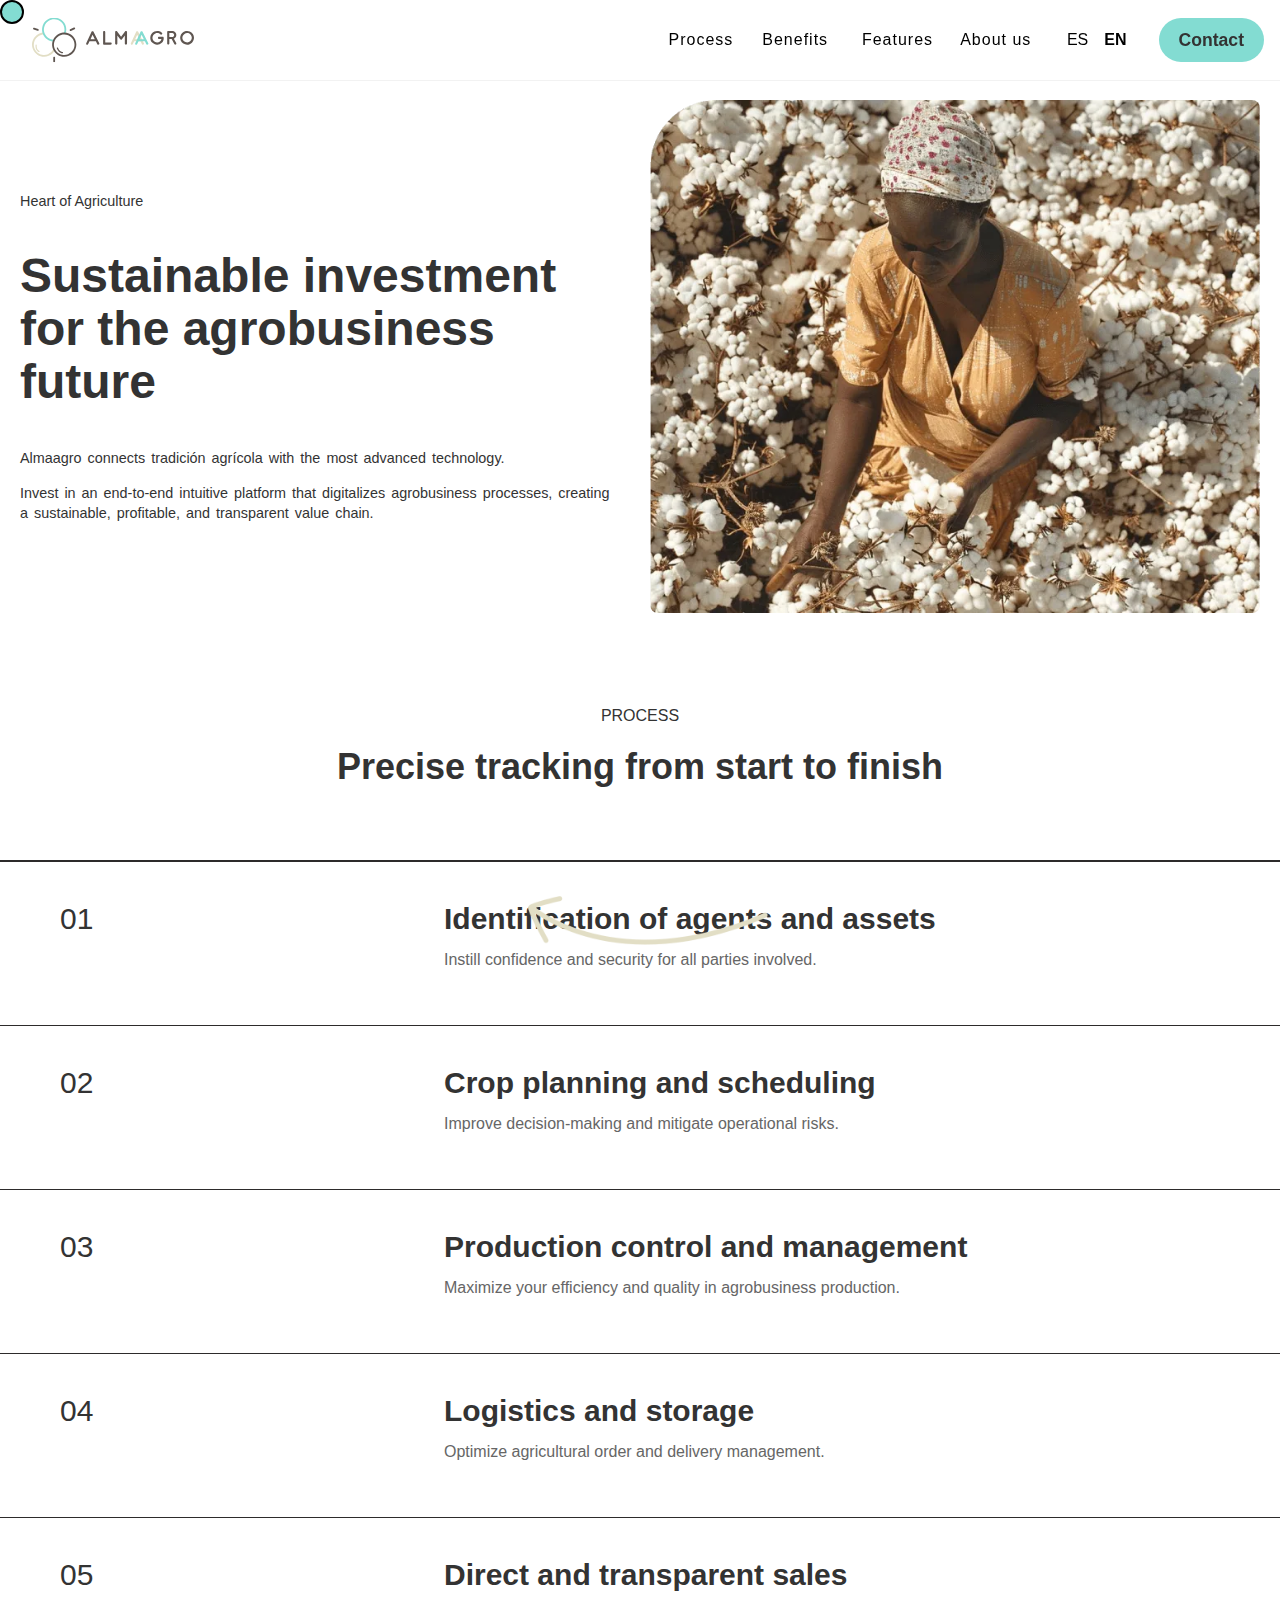
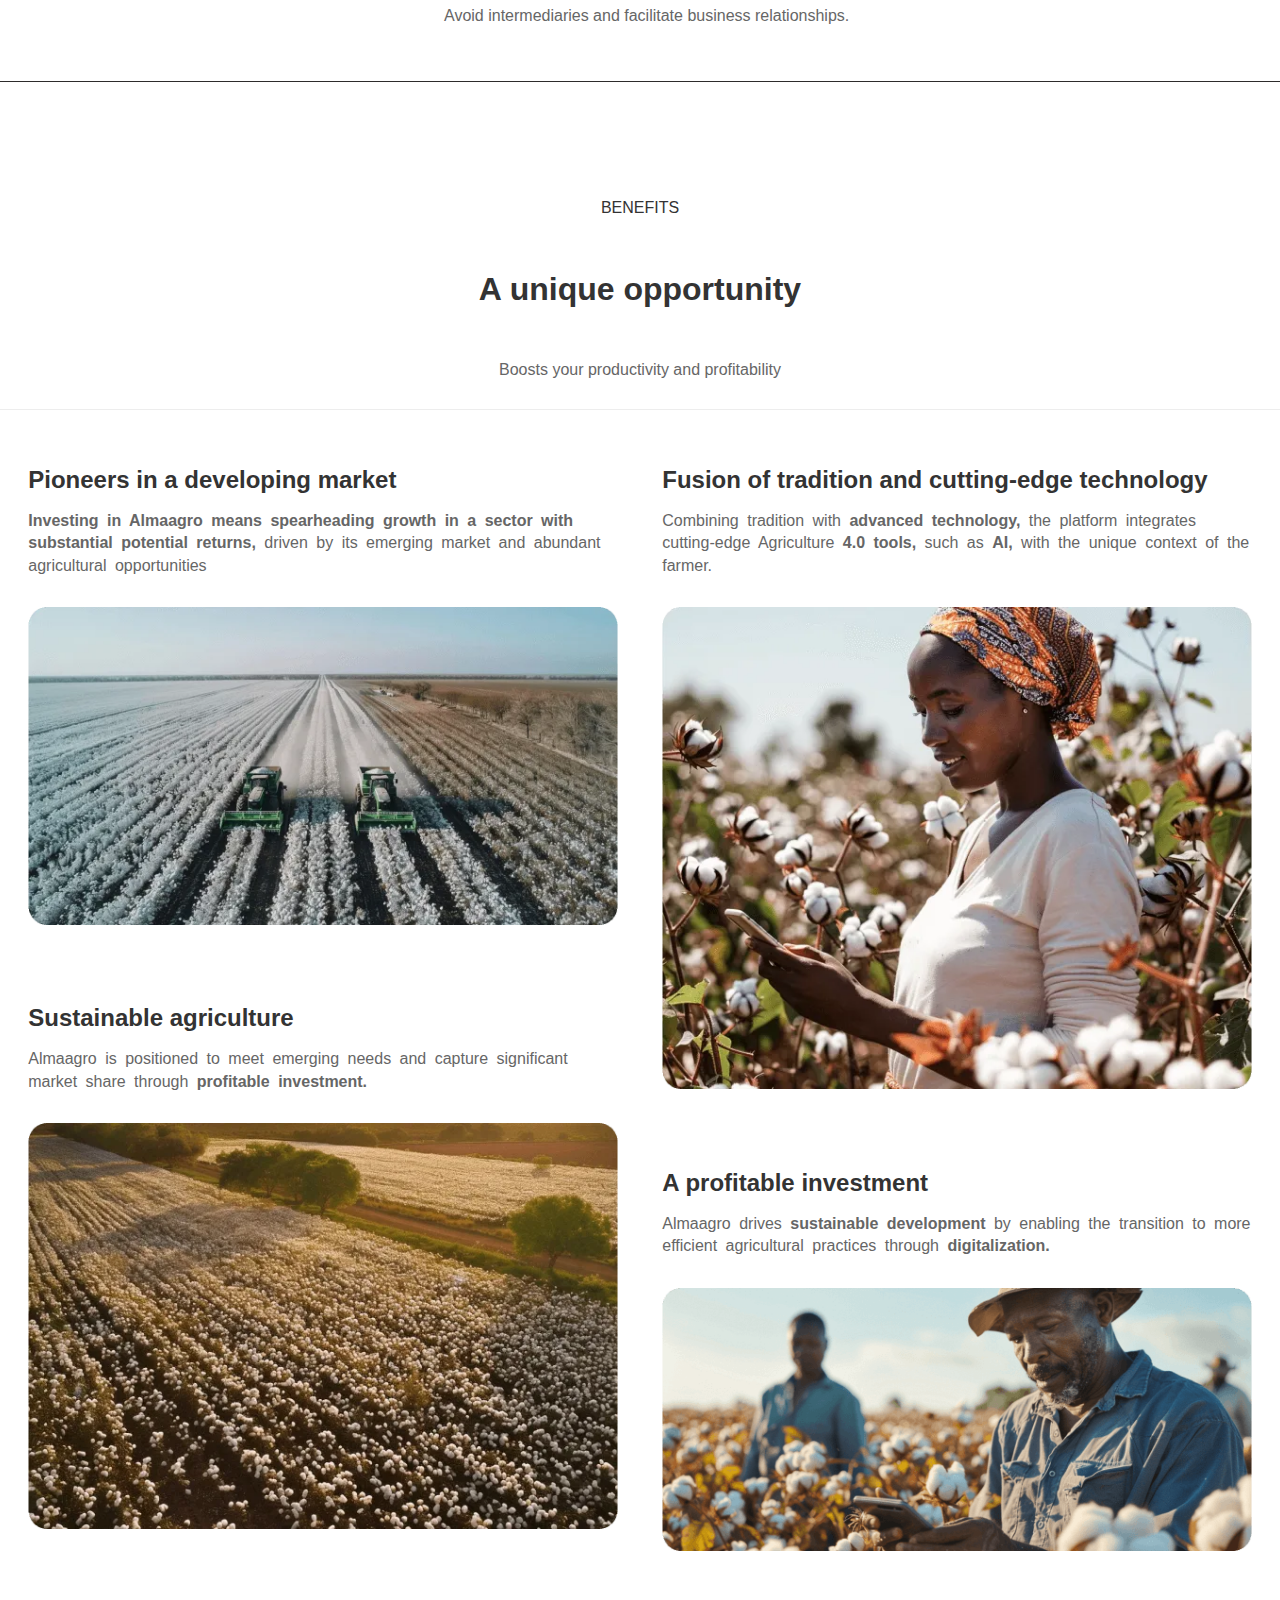
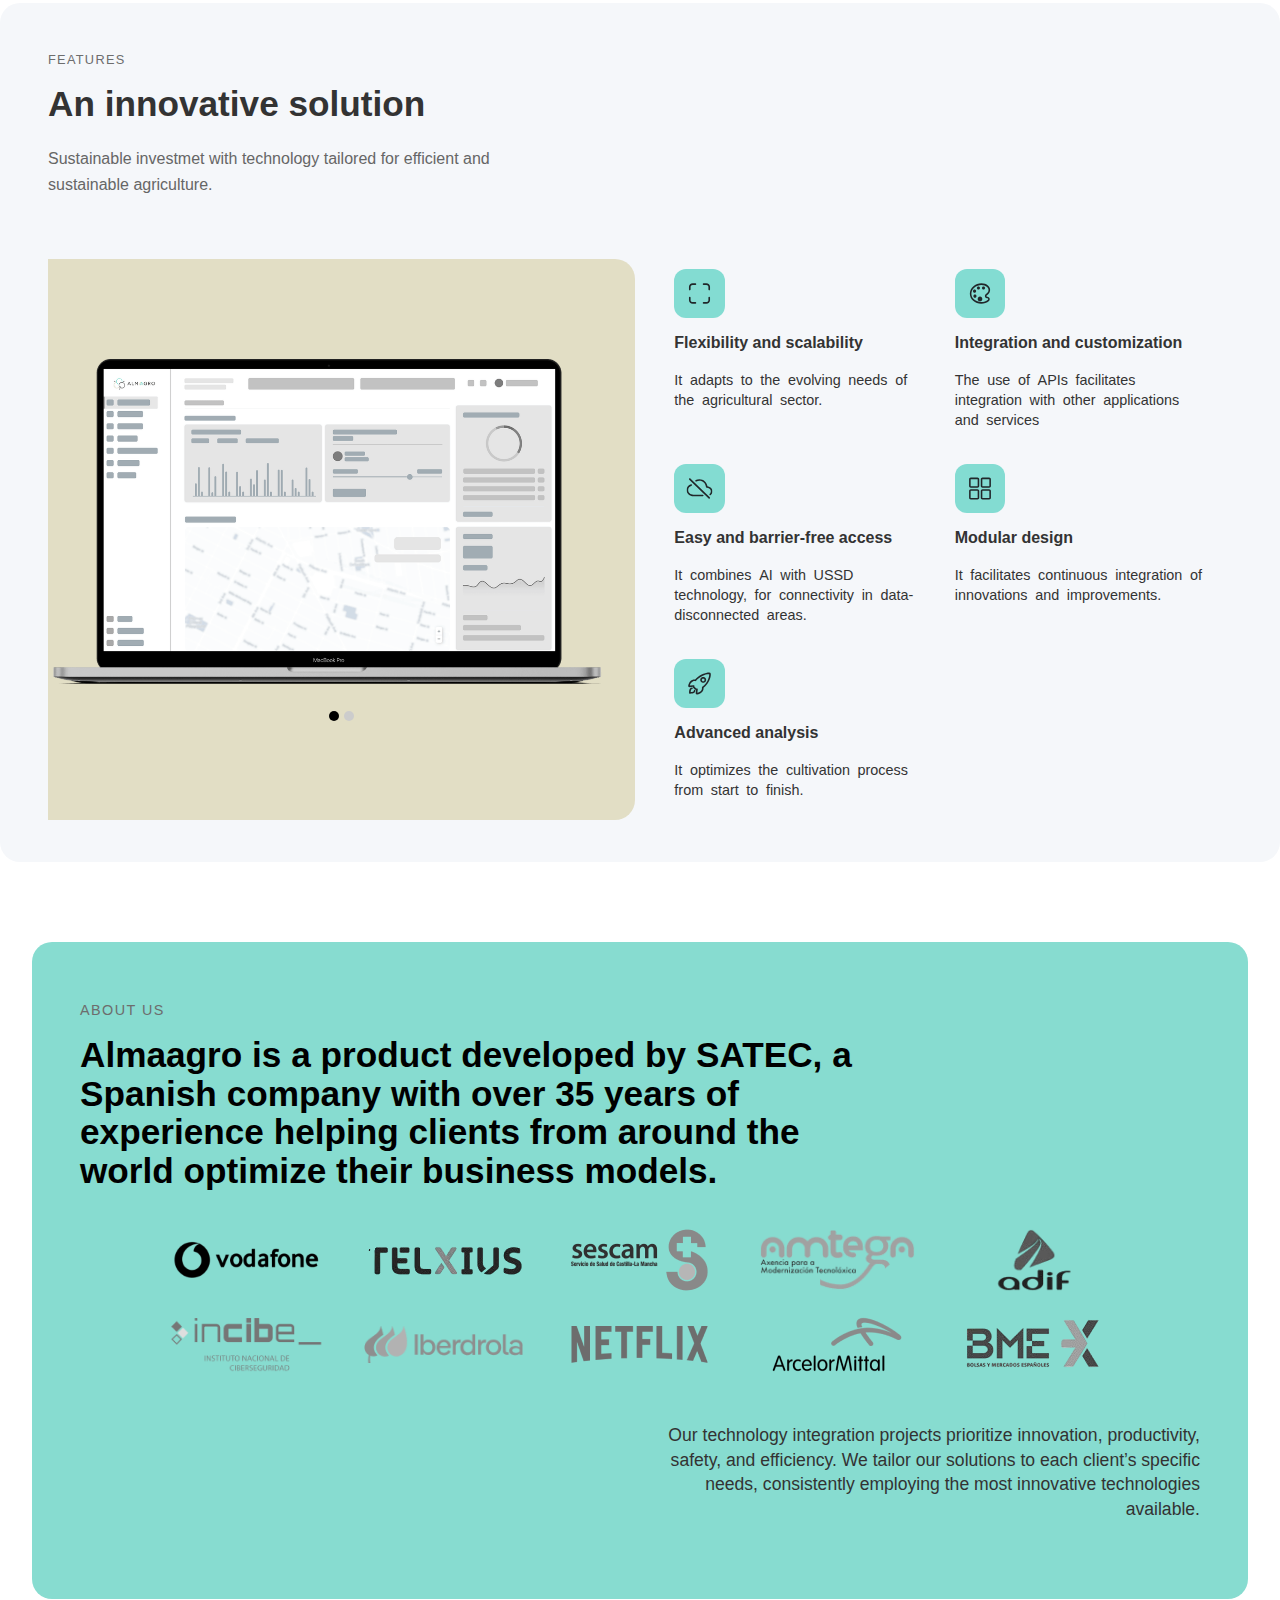
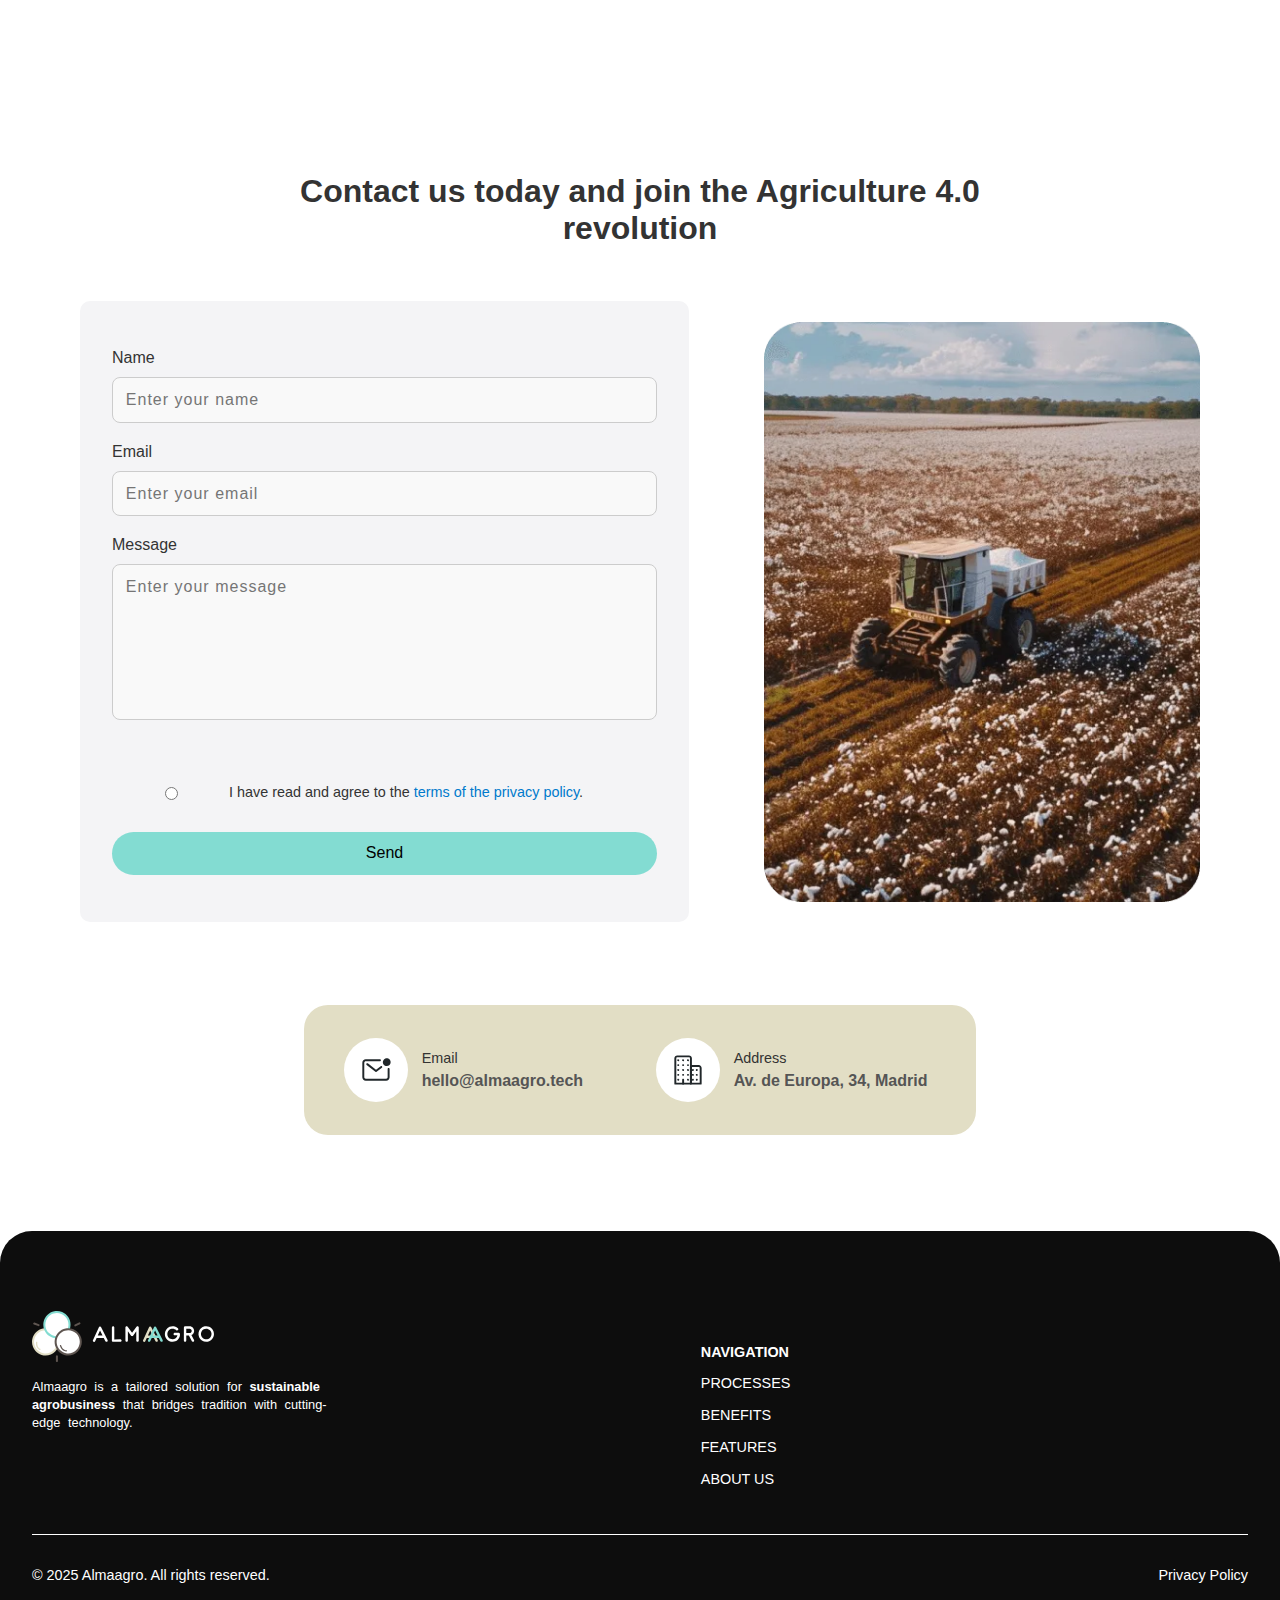
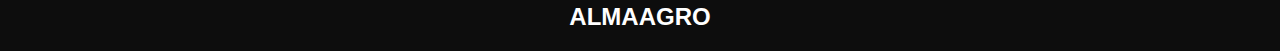
==== commit 25830ce7: "Add files via upload" ====
--- a/Web-Almaagro/indexEN.html
+++ b/Web-Almaagro/indexEN.html
@@ -11,6 +11,7 @@
     <link rel="stylesheet" href="css/features.css">
     <link rel="stylesheet" href="css/aboutus.css">
     <link rel="stylesheet" href="css/contact.css">
+    <link rel="stylesheet" href="css/responsive.css">
     <link rel="icon" href="media/images/icono.png" type="image/x-icon">
     <script src="js/cursor.js"></script>
     <script src="js/menuResponsible.js"></script>
@@ -300,7 +301,6 @@
                     </div>
                 </div>
             </div>
-            </section>
         </section>
 
         <section title="aboutus" id="aboutus">
--- a/Web-Almaagro/css/style.css
+++ b/Web-Almaagro/css/style.css
@@ -27,7 +27,7 @@
     opacity: 1;
     transform: translate3d(0px, 0px, 0px) scale3d(1, 1, 1) rotateX(0deg) rotateY(0deg) rotateZ(0deg) skew(0deg, 0deg);
     transform-style: preserve-3d;
-    padding: 1em;
+    padding: 1rem;
     font-weight: 400;
     z-index: 1000;
     transition: transform 0.3s ease-in-out;
@@ -53,14 +53,14 @@
     justify-content: flex-start;
     align-items: center;
     width: auto;
-    height: 3em;
+    height: 3rem;
     display: flex
 ;
 }
 
 div[title="logo"] a{
     font-family: Arial, sans-serif;
-    font-size: 0.984em;
+    font-size: 0.984rem;
     font-weight: bold;
     color: #4a4a4a;
     display: flex;
@@ -69,14 +69,14 @@
 
 div[title="logo"] img{
     flex: none;
-    width: 10.125em;
-    height: 3em;
-    padding-left: 1em;
-}
-
-div[title="spaceMenu"] {
-    width: 2.5em;
-    height: 3em;
+    width: 10.125rem;
+    height: 3rem;
+    padding-left: 1rem;
+}
+
+div[title="spacremenu"] {
+    width: 2.5rem;
+    height: 3rem;
 }
 
 /* Menú hamburguesa */
@@ -92,12 +92,11 @@
     display: flex;
     flex: 1;
     justify-content: right;
-    align-items: right;
-    margin-left: 1.5em;
+    margin-left: 1.5rem;
     position: static;
     width: 100%;
     height: 100%;
-    gap: 1em;
+    gap: 1rem;
 }
 
 div[title="textMenu"] {
@@ -106,7 +105,7 @@
     align-items: center;
     overflow: visible;
     text-align: right;
-    letter-spacing: 0.063em;
+    letter-spacing: 0.063rem;
 }
 
 div[title="textMenu"] a {
@@ -126,21 +125,21 @@
     justify-content: center;
     align-items: center;
     text-align: right;
-    padding: 0.5em 1.5em 0.5em 0em;
+    padding: 0.5rem 1.5rem 0.5rem 0rem;
 }
 
 div[title="menuFeatures"] {
-    padding-left: 1em;
+    padding-left: 1rem;
 }
 
 div[title="menuAboutUs"] {
-    padding-left: 0.75em;
+    padding-left: 0.75rem;
 }
 
 
 div[title="menuProcess"] a[title="menuProcessRel"], div[title="menuBenefits"] a[title="menuBenefitsRel"],
 div[title="menuFeatures"] a[title="menuFeaturesRel"], div[title="menuAboutUs"] a[title="menuAboutUsRel"] {
-    transform: translate3d(0px, 0em, 0px) scale3d(1, 1, 1) rotateX(0deg) rotateY(0deg) rotateZ(0deg) skew(0deg, 0deg);
+    transform: translate3d(0px, 0rem, 0px) scale3d(1, 1, 1) rotateX(0deg) rotateY(0deg) rotateZ(0deg) skew(0deg, 0deg);
     transform-style: preserve-3d;
 }
 
@@ -148,12 +147,12 @@
     display: flex;
     justify-content: center;
     align-items: center;
-    margin-right: 1em;
+    margin-right: 1rem;
 }
 
 div[title="EsEn"] {
-    grid-column-gap: 1em;
-    grid-row-gap: 1em;
+    grid-column-gap: 1rem;
+    grid-row-gap: 1rem;
     font-family: var(--text);
     color: var(--black);
     font-size: var(--body-l);
@@ -185,8 +184,8 @@
 }
 
 div[title="menuContact2"] {
-    grid-column-gap: 0em;
-    grid-row-gap: 0em;
+    grid-column-gap: 0rem;
+    grid-row-gap: 0rem;
     align-items: center;
     display: flex;
 }
@@ -197,12 +196,12 @@
     color: var(--untitled-ui--white);
     text-align: center;
     white-space: nowrap;
-    border-radius: 2em;
+    border-radius: 2rem;
     background-color: #83dcd2;
     flex-flow: row;
     justify-content: center;
     align-items: center;
-    font-size: 1.1em;
+    font-size: 1.1rem;
     font-weight: 600;
     line-height: 140%;
     text-decoration: none;
@@ -210,8 +209,8 @@
     display: flex;
     position: relative;
     overflow: hidden;
-    padding: 0.625em 1.25em;
-    margin-right: 2em;
+    padding: 0.625rem 1.25rem;
+    margin-right: 2rem;
 }
 
 div[title="menuContact2"] a[title="linkContact"]:hover {
@@ -219,7 +218,7 @@
 }
 
 div[title="menuContact2"] a div {
-    transform: translate3d(0px, 0em, 0px) scale3d(1, 1, 1) rotateX(0deg) rotateY(0deg) rotateZ(0deg) skew(0deg, 0deg);
+    transform: translate3d(0px, 0rem, 0px) scale3d(1, 1, 1) rotateX(0deg) rotateY(0deg) rotateZ(0deg) skew(0deg, 0deg);
     transform-style: preserve-3d;
     z-index: 1;
     font-family: var(--text);
@@ -252,26 +251,31 @@
         position: fixed;
         top: 0;
         left: 0;
-        width: 100%;
         background-color: white;
         z-index: 1000;
         display: flex;
         align-items: center;
+        justify-content: space-between;
         border-bottom: 1px solid rgba(0, 0, 0, 0.1);
     }
+
+    div[title="fullHeader"] {
+        display: flex;
+        justify-content: space-between;
+    } 
 
     div[title="logo"] {
         flex-grow: 1;
     }
 
-    /* Logo siempre visible */
+    /* Logo sirempre visible */
     div[title="logo"] img {
-        height: 2.5em;
+        height: 2.5rem;
     }
 
     /* Estilo del botón hamburguesa */
     .menu-toggle {
-        font-size: 2em;
+        font-size: 2rem;
         cursor: pointer;
         z-index: 1001;
         display: flex;
@@ -279,8 +283,8 @@
         justify-content: center;
         position: absolute;
         top: 50%;
-        right: 1.25em; /* Mueve el botón a la derecha */
-        transform: translateY(-50%); /* Centra verticalmente */
+        right: 1.25em; 
+        transform: translateY(-50%); 
     }
 
     /* Solo mostrar ☰ cuando el menú está cerrado */
@@ -291,11 +295,11 @@
     /* Menú móvil oculto por defecto */
     .mobile-menu {
         position: fixed;
-        top: 3.75em; /* Justo debajo del header */
+        top: 3.75rem; /* Justo debajo del header */
         left: 0;
         width: 100%;
         max-width: 100%;
-        height: calc(100vh - 3.75em); /* Ocupa todo el espacio disponible debajo del header */
+        height: calc(100vh - 3.75rem); /* Ocupa todo el espacio disponible debajo del header */
         background-color: white;
         display: none; /* Cambiado de transform a display */
         flex-direction: column;
@@ -303,7 +307,7 @@
         justify-content: left;
         text-align: left;
         z-index: 999;
-        padding-left: 2em;
+        padding-left: 2rem;
     }
 
     /* Mostrar el menú cuando tenga la clase "show" */
@@ -315,35 +319,35 @@
     .menu-links {
         list-style: none;
         padding: 0;
-        margin: 1.25em 0;
+        margin: 1.25rem 0;
         justify-items: left;
     }
     .menu-links ul {
         width: 100%;
     }
     .menu-links li {
-        padding: 1em 0;
+        padding: 1rem 0;
     }
 
     .menu-links li a {
         text-decoration: none;
-        font-size: 1em;
+        font-size: 1rem;
         font-weight: 100;
         color: black;
         text-align: left;
-        letter-spacing: 0.05em;
+        letter-spacing: 0.05rem;
     }
 
     /* Selector de idioma */
     .language-switch {
         display: flex;
-        gap: 0.875em;
-        margin: 2em 0 5em;
+        gap: 0.875rem;
+        margin: 2rem 0 5rem;
     }
 
     .language-switch a {
         text-decoration: none;
-        font-size: 1em;
+        font-size: 1rem;
         color: gray;
     }
 
@@ -360,10 +364,10 @@
 
     .menu-contact a {
         background-color: #83dcd2;
-        padding: 0.625em 25%;
-        border-radius: 1.875em;
+        padding: 0.625rem 25%;
+        border-radius: 1.875rem;
         color: black;
-        font-size: 1.2em;
+        font-size: 1.2rem;
         font-weight: 100;
         text-decoration: none;
         text-align: center;
@@ -376,70 +380,72 @@
 header {
     display: grid;
     grid-template-columns: 1fr 1fr;
-    gap: 1.25em;
-    align-items: center;
-    padding: 1.25em;
+    gap: 1.25rem;
+    align-items: center;
+    padding: 1.25rem;
 }
 
 div[title="introText"] {
-    padding-right: 1.25em;
-    margin-top: 5em;
+    padding-right: 1.25rem;
+    margin-top: 5rem;
 }
 
 div[title="introImage"] img[title="cosecha"] {
     max-width: 100%;
-    border-radius: 0.5em 0.5em;
-    margin-top: 5em;
+    border-radius: 0.5rem 0.5rem;
+    margin-top: 5rem;
 }
 
 div[title="introImage"] img[title="flechaHeader"] {
     position: absolute;
     right: 40%;
     bottom: -5%;
-    width: 15em; /* Ajusta el tamaño */
+    width: 15rem; /* Ajusta el tamaño */
     max-width: 100%; /* Asegura responsividad */
     z-index: 10; /* Para que esté encima del contenido */
 }
 
 header h2 {
-    font-size: 3em;
+    font-size: 3rem;
     font-family: 'Work Sans', sans-serif;
     line-height: 110%;
 }
 
 header h3 {
     font-weight: lighter;
-    font-size: 0.9em;
+    font-size: 0.9rem;
     font-family: 'Work Sans', sans-serif;
     line-height: 110%;
 }
 
 header p {
-    font-size: 0.9em;
+    font-size: 0.9rem;
     font-family: 'Work Sans', sans-serif;
     line-height: 140%; 
-    word-spacing: 0.125em;
+    word-spacing: 0.125rem;
+    color: #333;
+    font-weight: 100;
 }
 
 h4 {
     font-weight: lighter;
-    font-size: 1em;
+    font-size: 1rem;
     text-align: center;
 }
 
 h5 {
-    font-size: 2em;
+    font-size: 2rem;
     text-align: center;
 }
 
 
 #masinfo {
     background-color: #e2dec5;
-    padding: 0.625em 1em;
-    border-radius: 1.5em;
-    max-width: 75em;
+    padding: 0.625rem 1rem;
+    border-radius: 1.5rem;
+    max-width: 75rem;
     width: 50%;
-    margin: 3em 1.5em 6em;
+    margin: 3rem 1.5rem 6rem;
     display: flex;
     justify-content: center;
     align-items: center;
@@ -452,14 +458,14 @@
     align-items: center;
     flex-wrap: wrap; 
     width: 100%;
-    padding: 0.5em;
+    padding: 0.5rem;
 }
 
 .info-item {
     display: flex;
     align-items: center;
-    padding: 0.9375em;
-    border-radius: 0.625em;
+    padding: 0.9375rem;
+    border-radius: 0.625rem;
     width: 45%; 
 }
 
@@ -469,13 +475,13 @@
     display: flex;
     align-items: center;
     justify-content: center;
-    width: 4em;
-    height: 4em;
+    width: 4rem;
+    height: 4rem;
 }
 
 .icon-circle img {
-    width: 2em;
-    height: 2em;
+    width: 2rem;
+    height: 2rem;
 }
 
 .info-text {
@@ -484,31 +490,21 @@
 
 .info-text h6 {
     font-family: 'Work Sans', sans-serif;
-    font-size: 0.9em;
+    font-size: 0.9rem;
     margin: 0;
     color: #333;
     font-weight: lighter;
-    padding-bottom: 0.4em;
+    padding-bottom: 0.4rem;
 }
 
 .info-text p {
     font-family: 'Work Sans', sans-serif;
-    font-size: 1em;
+    font-size: 1rem;
     margin: 0;
     color: #555;
     font-weight: bold;
 }
 
-@media (max-width: 48em) {
-    .info-container {
-        flex-direction: column; 
-        gap: 0.9375em;
-    }
-
-    .info-item {
-        width: 100%; 
-    }
-}
 
 
 /* FOOTER */
@@ -516,13 +512,13 @@
 footer {
     background-color: #0d0d0d;
     color: #ffffff;
-    padding: 2em 2em 0em;
+    padding: 2rem 2rem 0rem;
     display: flex;
     flex-direction: column;
     align-items: center;
     text-align: center;
-    border-top-left-radius: 2em;
-    border-top-right-radius: 2em;
+    border-top-left-radius: 2rem;
+    border-top-right-radius: 2rem;
 }
 
 .footer-container {
@@ -530,8 +526,8 @@
     justify-content: left;
     align-items: flex-start;
     width: 100%;
-    margin-bottom: 2em;
-    padding-top: 3em;
+    margin-bottom: 2rem;
+    padding-top: 3rem;
 }
 
 .footer-left {
@@ -546,10 +542,10 @@
 }
 
 .footer-left p {
-    font-size: 0.8em;
+    font-size: 0.8rem;
     line-height: 140%;
     padding-right: 50%;
-    word-spacing: 0.25em;
+    word-spacing: 0.25rem;
 }
 
 .footer-right {
@@ -557,9 +553,9 @@
 }
 
 .footer-right h6 {
-    font-size: 0.9em;
+    font-size: 0.9rem;
     font-weight: bold;
-    margin-bottom: 0.625em;
+    margin-bottom: 0.625rem;
     text-transform: uppercase;
     color: #fff;
 }
@@ -571,12 +567,12 @@
 }
 
 .footer-right ul li {
-    margin: 0.875em 0;
+    margin: 0.875rem 0;
 }
 
 .footer-right ul li a {
     text-decoration: none;
-    font-size: 0.9em;
+    font-size: 0.9rem;
     color: #ffffff;
     transition: color 0.3s;
 }
@@ -591,16 +587,16 @@
     align-items: center;
     width: 100%;
     border-top: 1px solid #ffffff;
-    padding-top: 2em;
+    padding-top: 2rem;
 }
 
 .footer-bottom p {
-    font-size: 0.9em;
+    font-size: 0.9rem;
     margin: 0;
 }
 
 .footer-bottom a {
-    font-size: 0.9em;
+    font-size: 0.9rem;
     color: #ffffff;
     text-decoration: none;
     transition: color 0.3s;
@@ -610,17 +606,24 @@
     color: #66c2c2;
 }
 
-footer h2 {
-    font-size: 10.625em;
+div[title="finalTitle"] {
+    width: 100%;
+    text-align: left;
+    justify-content: left;
+
+}
+
+div[title="finalTitle"] h2 {
+    font-size: 10.625rem;
     font-weight: 100;
-    margin-top: 0.25em;
+    margin-top: 0.25rem;
     margin-bottom: 0;
     color: #ffffff;
     text-transform: uppercase;
-    text-align: left;
-    letter-spacing: 0.05em;
+    letter-spacing: 0.05rem;
     font-family: 'Work Sans', sans-serif;
 }
+
 
 a[title="linkContact"] {
     text-decoration: none;
@@ -639,8 +642,8 @@
 
 .cursor-indicator {
     position: fixed;
-    width: 1.25em;
-    height: 1.25em;
+    width: 1.25rem;
+    height: 1.25rem;
     background-color: #83dcd2;
     border-radius: 50%;
     border: 2px solid black;
@@ -652,10 +655,10 @@
 
 #scrollToTopBtn {
     position: fixed;
-    bottom: 1.875em;
-    right: 1.875em;
-    width: 5em;
-    height: 5em;
+    bottom: 1.875rem;
+    right: 1.875rem;
+    width: 5rem;
+    height: 5rem;
     background-color: #87dcd0; 
     border-radius: 50%;
     display: flex;
--- a/Web-Almaagro/css/process.css
+++ b/Web-Almaagro/css/process.css
@@ -71,7 +71,6 @@
 .step-header {
     display: flex;
     flex-direction: column;
-    align-items: left;
     justify-content: left;
     cursor: pointer;
 }
@@ -121,7 +120,6 @@
 .sub-step {
     display: flex;
     flex-direction: column;
-    align-items: left;
     justify-content: left;
     text-align: left;
     padding: 1em;
--- a/Web-Almaagro/css/contact.css
+++ b/Web-Almaagro/css/contact.css
@@ -37,8 +37,8 @@
     display: block;
     margin-bottom: 0.625em;
     font-size: 1em;
-    color: #344054;
-    font-weight: 600;
+    color: #333;
+    font-weight: 400;
 }
 
 .form-container input,
--- a/Web-Almaagro/css/responsive.css
+++ b/Web-Almaagro/css/responsive.css
@@ -0,0 +1,117 @@
+
+@media (max-width: 991px) {
+    
+    div[title="introImage"] img[title="flechaHeader"] {
+        display: none;
+    }
+
+    header {
+        display: flex;
+        flex-direction: column;
+        padding: 2em;
+    }
+
+    div[title="introImage"] img[title="flechaHeader"] {
+        width: 80%;
+        justify-items: center;
+        align-items: center;
+    }
+
+    div[title="features-grid"] {
+        display: flex;
+        flex-direction: column;
+        padding: 2em;
+    }
+
+    section[title="contact"] {
+        display: flex;
+        flex-direction: column;
+        justify-content: center;
+        align-items: center;
+    }
+
+    div[title="contact-grid"] {
+        display: flex;
+        flex-direction: column;
+        justify-content: center;
+        align-items: center;
+        width: 80%;
+        height: auto;
+    }
+
+    div[title="image-container"] {
+        display: none;
+    }
+
+    .info-container {
+        flex-direction: column; 
+        gap: 0.9375em;
+    }
+
+    .info-item {
+        width: 100%; 
+    }
+}
+
+
+
+
+@media (max-width: 480px) { 
+    div[title="introImage"] img[title="flechaHeader"] {
+        display: none;
+    }
+
+    header {
+        display: flex;
+        flex-direction: column;
+        padding: 2em;
+    }
+
+    div[title="introImage"] img[title="flechaHeader"] {
+        width: 80%;
+        justify-items: center;
+        align-items: center;
+    }
+
+    div[title="benefits-grid"] {
+        display: flex;
+        flex-direction: column;
+
+    }
+
+    div[title="features-grid"] {
+        display: flex;
+        flex-direction: column;
+        padding: 2em;
+    }
+
+    section[title="contact"] {
+        display: flex;
+        flex-direction: column;
+        justify-content: center;
+        align-items: center;
+    }
+
+    div[title="contact-grid"] {
+        display: flex;
+        flex-direction: column;
+        justify-content: center;
+        align-items: center;
+        width: 80%;
+        height: auto;
+    }
+
+    div[title="image-container"] {
+        display: none;
+    }
+
+    .info-container {
+        flex-direction: column; 
+        gap: 0.9375em;
+    }
+
+    .info-item {
+        width: 100%; 
+    }
+
+}